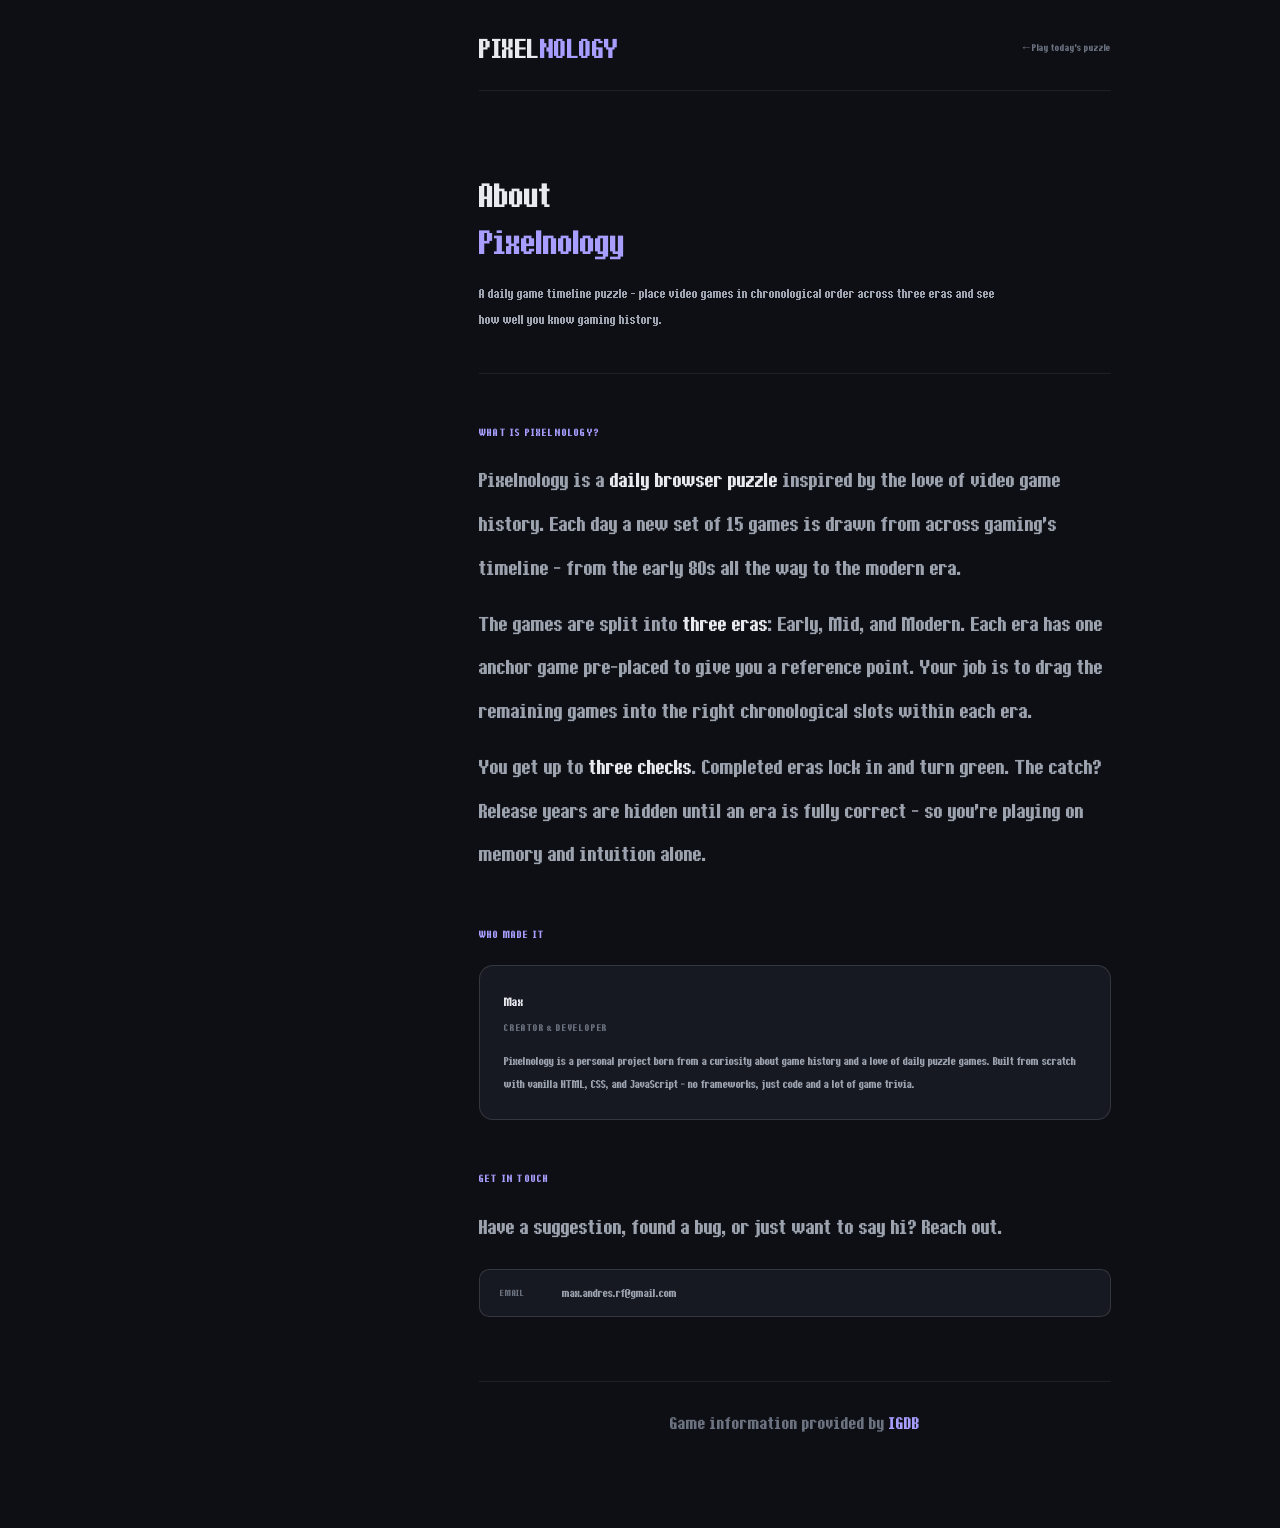
==== about.html @ 3cb60c55 "Changed font" ====
<!DOCTYPE html>
<html lang="en">
<head>
<meta charset="UTF-8">
<meta name="viewport" content="width=device-width, initial-scale=1.0">
<title>About — Pixelnology</title>
<link rel="stylesheet" href="styles.css">
<style>
  .about-page {
    max-width: 680px;
    margin: 0 auto;
    padding: 0 1.5rem 4rem;
  }
  .about-section {
    margin-bottom: 3rem;
  }
  .about-section h2 {
    font-family: var(--mono);
    font-size: 13px;
    font-weight: 700;
    letter-spacing: 1.2px;
    text-transform: uppercase;
    color: var(--accent-light);
    margin-bottom: 1rem;
  }
  .about-section p {
    color: var(--text-dim);
    line-height: 1.75;
    margin-bottom: 0.75rem;
  }
  .about-section p:last-child {
    margin-bottom: 0;
  }
  .about-section strong {
    color: var(--text);
    font-weight: 600;
  }
  .about-hero {
    padding: 3rem 0 2.5rem;
    border-bottom: 1px solid var(--border);
    margin-bottom: 3rem;
  }
  .about-hero-title {
    font-family: var(--mono);
    font-size: clamp(28px, 5vw, 42px);
    font-weight: 700;
    color: var(--text);
    letter-spacing: -1px;
    line-height: 1.1;
    margin-bottom: 1rem;
  }
  .about-hero-title span {
    color: var(--accent-light);
  }
  .about-hero-sub {
    color: var(--text-dim);
    font-size: 16px;
    line-height: 1.65;
    max-width: 520px;
  }
  .about-card {
    background: var(--surface);
    border: 1px solid var(--border-md);
    border-radius: var(--radius-lg);
    padding: 1.5rem;
    margin-top: 1.25rem;
  }
  .about-card-name {
    font-family: var(--mono);
    font-size: 15px;
    font-weight: 700;
    color: var(--text);
    margin-bottom: 0.25rem;
  }
  .about-card-role {
    font-size: 12px;
    color: var(--text-muted);
    text-transform: uppercase;
    letter-spacing: 0.8px;
    font-family: var(--mono);
    margin-bottom: 0.75rem;
  }
  .about-card p {
    color: var(--text-dim);
    font-size: 14px;
    line-height: 1.65;
    margin-bottom: 0;
  }
  .contact-links {
    display: flex;
    flex-direction: column;
    gap: 10px;
    margin-top: 1.25rem;
  }
  .contact-link {
    display: inline-flex;
    align-items: center;
    gap: 10px;
    background: var(--surface);
    border: 1px solid var(--border-md);
    border-radius: var(--radius);
    padding: 0.75rem 1.25rem;
    color: var(--text-dim);
    text-decoration: none;
    font-size: 14px;
    transition: border-color 0.15s, color 0.15s, background 0.15s;
  }
  .contact-link:hover {
    border-color: var(--accent);
    color: var(--accent-light);
    background: var(--accent-bg);
  }
  .contact-link-label {
    font-family: var(--mono);
    font-size: 11px;
    color: var(--text-muted);
    text-transform: uppercase;
    letter-spacing: 0.8px;
    min-width: 52px;
  }
  .back-link {
    display: inline-flex;
    align-items: center;
    gap: 6px;
    font-family: var(--mono);
    font-size: 12px;
    color: var(--text-muted);
    text-decoration: none;
    padding: 0.5rem 0;
    transition: color 0.15s;
  }
  .back-link:hover { color: var(--accent-light); }
</style>
</head>
<body>
<div class="about-page">

  <!-- HEADER -->
  <header class="site-header">
    <a href="index.html" class="logo" style="text-decoration:none;">PIXEL<span>NOLOGY</span></a>
    <div class="header-meta">
      <a href="index.html" class="back-link">← Play today's puzzle</a>
    </div>
  </header>

  <!-- HERO -->
  <div class="about-hero">
    <div class="about-hero-title">About<br><span>Pixelnology</span></div>
    <p class="about-hero-sub">A daily game timeline puzzle — place video games in chronological order across three eras and see how well you know gaming history.</p>
  </div>

  <!-- WHAT IS IT -->
  <div class="about-section">
    <h2>What is Pixelnology?</h2>
    <p>
      Pixelnology is a <strong>daily browser puzzle</strong> inspired by the love of video game history.
      Each day a new set of 15 games is drawn from across gaming's timeline — from the early 80s
      all the way to the modern era.
    </p>
    <p>
      The games are split into <strong>three eras</strong>: Early, Mid, and Modern. Each era has
      one anchor game pre-placed to give you a reference point. Your job is to drag the remaining
      games into the right chronological slots within each era.
    </p>
    <p>
      You get up to <strong>three checks</strong>. Completed eras lock in and turn green. The catch?
      Release years are hidden until an era is fully correct — so you're playing on memory and intuition alone.
    </p>
  </div>

  <!-- WHO MADE IT -->
  <div class="about-section">
    <h2>Who made it</h2>
    <div class="about-card">
      <div class="about-card-name">Max</div>
      <div class="about-card-role">Creator &amp; Developer</div>
      <p>
        Pixelnology is a personal project born from a curiosity about game history and a love of daily puzzle games.
        Built from scratch with vanilla HTML, CSS, and JavaScript — no frameworks, just code and a lot of game trivia.
      </p>
    </div>
  </div>

  <!-- CONTACT -->
  <div class="about-section">
    <h2>Get in touch</h2>
    <p>Have a suggestion, found a bug, or just want to say hi? Reach out.</p>
    <div class="contact-links">
      <a href="mailto:max.andres.rf@gmail.com" class="contact-link">
        <span class="contact-link-label">Email</span>
        max.andres.rf@gmail.com
      </a>
    </div>
  </div>

  <!-- FOOTER -->
  <footer class="site-footer">
    <img src="https://www.igdb.com/assets/logos/igdb_logo.png" alt="IGDB logo" onerror="this.style.display='none'">
    <p>Game information provided by <a href="https://www.igdb.com" target="_blank" rel="noopener">IGDB</a></p>
  </footer>

</div>
</body>
</html>
---- styles.css ----
/* ── ITHACA FONT ── */
@font-face {
  font-family: 'Ithaca';
  src: url('fonts/Ithaca-LVB75.ttf') format('truetype');
  font-weight: 400 700;
  font-style: normal;
  font-display: swap;
}

  :root {
    --bg: #0d0f14;
    --surface: #161921;
    --surface2: #1e2230;
    --surface3: #252b3b;
    --border: rgba(255,255,255,0.07);
    --border-md: rgba(255,255,255,0.13);
    --border-hi: rgba(255,255,255,0.22);
    --text: #e8eaf0;
    --text-muted: #6b7280;
    --text-dim: #9ca3af;
    --accent: #7c6af7;
    --accent-light: #a89eff;
    --accent-bg: rgba(124,106,247,0.12);
    --green: #22c77a;
    --green-bg: rgba(34,199,122,0.1);
    --red: #f0566b;
    --red-bg: rgba(240,86,107,0.1);
    --amber: #f5a623;
    --amber-bg: rgba(245,166,35,0.1);
    --mono: 'Ithaca', monospace;
    --sans: 'Ithaca', sans-serif;
    --radius: 10px;
    --radius-lg: 14px;
  }
  * { box-sizing: border-box; margin: 0; padding: 0; }
  html { scroll-behavior: smooth; }
  body {
    background: var(--bg);
    color: var(--text);
    font-family: var(--sans);
    min-height: 100vh;
    font-size: 25px;
    line-height: 1.6;
  }

  /* ── LAYOUT ── */
  .page { max-width: none; margin: 0; padding: 0 1.5rem 0; }

  /* ── FOOTER ── */
  .site-footer {
    margin-top: 4rem;
    border-top: 1px solid var(--border);
    padding: 1.5rem 1rem;
    display: flex;
    align-items: center;
    justify-content: center;
    gap: 0.75rem;
    flex-wrap: wrap;
  }
  .site-footer img {
    height: 20px;
    opacity: 0.7;
    vertical-align: middle;
  }
  .site-footer p {
    font-size: 21px;
    color: var(--text-muted);
    text-align: center;
  }
  .site-footer a {
    color: var(--accent-light);
    text-decoration: none;
  }
  .site-footer a:hover { text-decoration: underline; }

  /* ── HEADER ── */
  .site-header {
    display: flex; align-items: center; justify-content: space-between;
    padding: 1.25rem 0 1rem;
    border-bottom: 1px solid var(--border);
    margin-bottom: 2rem;
  }
  .logo {
    font-family: var(--mono);
    font-size: 34px;
    font-weight: 700;
    color: var(--text);
    letter-spacing: -0.5px;
  }
  .logo span { color: var(--accent-light); }
  .header-meta { display: flex; gap: 8px; align-items: center; }
  .pill {
    font-size: 18px;
    font-family: var(--mono);
    padding: 3px 9px;
    border-radius: 20px;
    border: 1px solid var(--border-md);
    color: var(--text-muted);
    background: var(--surface);
  }
  .pill.accent { color: var(--accent-light); border-color: var(--accent); background: var(--accent-bg); }

  /* ── HOW TO PLAY ── */
  .how-bar {
    background: var(--surface);
    border: 1px solid var(--border);
    border-radius: var(--radius);
    padding: 10px 14px;
    font-size: 21px;
    color: var(--text-muted);
    margin-bottom: 1.5rem;
    display: flex;
    align-items: center;
    gap: 8px;
    cursor: pointer;
    user-select: none;
  }
  .how-bar:hover { border-color: var(--border-md); }
  .how-bar .how-icon { font-size: 25px; }

  /* Modal overlay */
  .how-overlay {
    position: fixed;
    inset: 0;
    z-index: 3000;
    background: rgba(0,0,0,0.6);
    backdrop-filter: blur(4px);
    display: flex;
    align-items: center;
    justify-content: center;
    padding: 1rem;
    opacity: 0;
    pointer-events: none;
    transition: opacity 0.2s ease;
  }
  .how-overlay.open {
    opacity: 1;
    pointer-events: auto;
  }
  .how-modal {
    background: var(--surface);
    border: 1px solid var(--border-md);
    border-radius: var(--radius-lg);
    padding: 1.5rem 1.75rem;
    max-width: 480px;
    width: 100%;
    transform: translateY(12px) scale(0.97);
    transition: transform 0.22s ease;
    position: relative;
  }
  .how-overlay.open .how-modal {
    transform: translateY(0) scale(1);
  }
  .how-modal-header {
    display: flex;
    align-items: center;
    justify-content: space-between;
    margin-bottom: 1rem;
  }
  .how-modal-title {
    font-family: var(--mono);
    font-size: 23px;
    font-weight: 700;
    color: var(--text);
    letter-spacing: 0.4px;
  }
  .how-close {
    background: none;
    border: none;
    color: var(--text-muted);
    cursor: pointer;
    font-size: 31px;
    line-height: 1;
    padding: 2px 6px;
    border-radius: 4px;
    transition: color 0.1s, background 0.1s;
  }
  .how-close:hover { color: var(--text); background: var(--surface2); }
  .how-modal ol {
    padding-left: 1.2rem;
    font-size: 23px;
    color: var(--text-dim);
    line-height: 1.8;
  }
  .how-modal li { margin-bottom: 6px; }
  .how-modal strong { color: var(--text); }

  /* ── STATS ROW ── */
  .stats-row {
    display: grid;
    grid-template-columns: repeat(3, 1fr);
    gap: 10px;
    margin-bottom: 1.75rem;
  }
  .stat-card {
    background: var(--surface);
    border: 1px solid var(--border);
    border-radius: var(--radius);
    padding: 12px 14px;
    text-align: center;
  }
  .stat-val { font-family: var(--mono); font-size: 38px; font-weight: 700; color: var(--text); }
  .stat-lbl { font-size: 18px; color: var(--text-muted); margin-top: 2px; text-transform: uppercase; letter-spacing: 0.6px; }

  /* ── GAME POOL ── */
  .section-label {
    font-size: 18px;
    text-transform: uppercase;
    letter-spacing: 0.8px;
    color: var(--text-muted);
    margin-bottom: 10px;
    font-family: var(--mono);
  }
  /* pool-area replaced by bottom dock */
  /* pool-card and pc-cover defined in BOTTOM DOCK section below */
  .pc-cover img { width: 100%; height: 100%; object-fit: cover; display: block; }
  .pc-cover-icon { font-size: 45px; opacity: 0.25; }
  .pc-body { padding: 5px 7px 7px; }
  .pool-card .pc-title {
    font-size: 18px;
    font-weight: 500;
    color: var(--text);
    line-height: 1.3;
    display: -webkit-box;
    -webkit-line-clamp: 2;
    -webkit-box-orient: vertical;
    overflow: hidden;
    min-height: 28px;
  }
  .pool-card .pc-check {
    position: absolute;
    top: 5px; right: 5px;
    font-size: 18px;
    color: var(--green);
    background: rgba(0,0,0,0.65);
    border-radius: 50%;
    width: 18px; height: 18px;
    display: none;
    align-items: center;
    justify-content: center;
    z-index: 3;
  }
  .pool-card.placed .pc-check { display: flex; }

  /* Timeline thumbnail */
  .tl-thumb {
    width: 40px;   /* was 36px */
    height: 53px;  /* was 36px — matches 3:4 ratio */
    border-radius: 5px;
    overflow: hidden;
    flex-shrink: 0;
    background: var(--surface3);
    display: flex;
    align-items: center;
    justify-content: center;
    margin-right: 8px;
  }
  .tl-thumb img { width: 100%; height: 100%; object-fit: cover; display: block; }
  .tl-thumb-icon { font-size: 28px; opacity: 0.25; }

  /* ── TIMELINE SECTIONS ── */
  .tl-section-header {
    display: flex;
    align-items: center;
    justify-content: space-between;
    padding: 8px 12px;
    margin-bottom: 4px;
    border-radius: var(--radius) var(--radius) 0 0;
    background: var(--surface2);
    border: 1px solid var(--border);
    border-bottom: none;
  }
  .tl-section-header.complete {
    background: rgba(34,199,122,0.12);
    border-color: var(--green);
  }
  .tl-section-label {
    font-size: 18px;
    font-family: var(--mono);
    text-transform: uppercase;
    letter-spacing: 0.7px;
    color: var(--text-muted);
    font-weight: 700;
  }
  .tl-section-header.complete .tl-section-label {
    color: var(--green);
  }
  .tl-section-badge {
    font-size: 18px;
    font-family: var(--mono);
    color: var(--green);
    background: var(--green-bg);
    border: 1px solid var(--green);
    border-radius: 20px;
    padding: 2px 10px;
  }
  .tl-section-progress {
    font-size: 18px;
    font-family: var(--mono);
    color: var(--text-muted);
  }
  .tl-section-status {
    font-size: 18px;
    font-family: var(--mono);
    border-radius: 20px;
    padding: 2px 10px;
  }
  .tl-section-status.wrong {
    color: var(--red);
    background: var(--red-bg);
    border: 1px solid var(--red);
  }
  .tl-section-status.perfect {
    color: var(--green);
    background: var(--green-bg);
    border: 1px solid var(--green);
  }
  .tl-section-status.incomplete {
    color: var(--text-muted);
    background: var(--surface2);
    border: 1px solid var(--border);
  }
  .tl-section-wrap {
    background: var(--surface);
    border: 1px solid var(--border);
    border-radius: 0 0 var(--radius-lg) var(--radius-lg);
    padding: 0.5rem 1rem 0.75rem;
    margin-bottom: 1.5rem;
    position: relative;
  }
  .tl-section-wrap.complete {
    border-color: var(--green);
    background: rgba(34,199,122,0.04);
  }

  /* ── TIMELINE ── */
  .timeline-area {
    background: var(--surface);
    border: 1px solid var(--border);
    border-radius: var(--radius-lg);
    padding: 1rem 1rem 1.25rem;
    margin-bottom: 1.5rem;
  }
  .timeline-track { position: relative; }
  .tl-spine {
    position: absolute;
    left: 50px;
    top: 0; bottom: 0;
    width: 2px;
    background: var(--surface3);
    border-radius: 2px;
  }
  .tl-items { display: flex; flex-direction: column; gap: 0; position: relative; }

  /* Slot between items */
  .tl-gap {
    display: flex;
    align-items: center;
    height: 44px;
    position: relative;
  }
  .tl-gap-line {
    position: absolute;
    left: 50px;
    width: 2px;
    height: 100%;
    background: var(--surface3);
  }
  .tl-drop-zone {
    margin-left: 66px;
    flex: 1;
    height: 36px;
    border-radius: 8px;
    transition: height 0.12s, background 0.12s, border-color 0.12s, box-shadow 0.12s;
    border: 2px dashed var(--border-md);
    background: var(--surface2);
    box-sizing: border-box;
    display: flex;
    align-items: center;
    justify-content: center;
  }
  .tl-drop-zone::after {
    content: '+ drop here';
    font-size: 17px;
    font-family: var(--mono);
    color: var(--text-muted);
    letter-spacing: 0.5px;
    pointer-events: none;
    opacity: 0.6;
  }
  .tl-drop-zone.drag-over {
    height: 52px;
    border-color: var(--accent);
    background: var(--accent-bg);
    box-shadow: 0 0 0 3px rgba(99,102,241,0.15);
  }
  .tl-drop-zone.drag-over::after {
    color: var(--accent-light);
    opacity: 1;
  }

  .tl-section-wrap.complete .tl-drop-zone { display: none; }
  .tl-section-wrap.complete .tl-gap { height: 8px; }

  /* Placed item row */
  .tl-item {
    display: flex;
    align-items: center;
    gap: 0;
    position: relative;
  }
  .tl-year-col {
    width: 50px;
    text-align: right;
    padding-right: 12px;
    font-family: var(--mono);
    font-size: 18px;
    color: var(--text-muted);
    flex-shrink: 0;
    position: relative;
    z-index: 2;
  }
  .tl-dot {
    width: 10px; height: 10px;
    border-radius: 50%;
    background: var(--surface3);
    border: 2px solid var(--border-md);
    flex-shrink: 0;
    position: relative;
    z-index: 2;
    margin-right: 8px;
  }
  .tl-dot.anchor { background: var(--accent); border-color: var(--accent-light); }
  .tl-dot.correct { background: var(--green); border-color: var(--green); }
  .tl-dot.wrong { background: var(--red); border-color: var(--red); }

  .tl-card {
    flex: 1;
    background: var(--surface2);
    border: 1px solid var(--border);
    border-radius: 8px;
    padding: 9px 12px;
    display: flex;
    align-items: center;
    justify-content: space-between;
    gap: 8px;
    min-width: 0;
    transition: border-color 0.15s;
    cursor: default;
  }
  .tl-card.removable { cursor: grab; }
  .tl-card.removable:active { cursor: grabbing; }
  .tl-card.removable:hover { border-color: var(--border-hi); }
  .tl-card.dragging { opacity: 0.35; }
  .tl-card.correct { border-color: var(--green); background: var(--green-bg); }
  .tl-card.wrong { border-color: var(--red); background: var(--red-bg); }
  .tl-card.anchor-card { border-color: var(--accent); background: var(--accent-bg); }
  .tl-card-left { min-width: 0; }
  .tl-card-title { font-size: 23px; font-weight: 500; color: var(--text); white-space: nowrap; overflow: hidden; text-overflow: ellipsis; }
  .tl-card-platform { font-size: 18px; color: var(--text-muted); }
  .tl-card-right { flex-shrink: 0; display: flex; align-items: center; gap: 8px; }
  .tl-card-year { font-family: var(--mono); font-size: 21px; }
  .tl-card-year.hidden { visibility: hidden; }
  .tl-card-year.green { color: var(--green); }
  .tl-card-year.red { color: var(--red); }
  .tl-card-year.amber { color: var(--amber); }
  .remove-btn {
    background: none;
    border: none;
    color: var(--text-muted);
    cursor: pointer;
    font-size: 25px;
    line-height: 1;
    padding: 2px 4px;
    border-radius: 4px;
    transition: color 0.1s, background 0.1s;
  }
  .remove-btn:hover { color: var(--red); background: var(--red-bg); }
  .tl-status-icon { font-size: 25px; }

  /* ── EMPTY SLOT PLACEHOLDER ── */
  .tl-empty {
    display: flex;
    align-items: center;
    gap: 0;
    opacity: 0.4;
  }

  /* ── ACTIONS ── */
  .actions-row {
    display: flex;
    gap: 10px;
    margin-bottom: 1.75rem;
    flex-wrap: wrap;
  }

  /* ── TIMELINE LAYOUT ── */
  .timeline-layout {
    margin-bottom: 1.75rem;
  }
  .timeline-area {
    margin-bottom: 1rem;
  }
  .timeline-actions-panel {
    display: flex;
    gap: 10px;
    flex-wrap: wrap;
  }
  .timeline-actions-panel .btn {
    flex: 1;
    text-align: center;
  }
  .btn {
    font-family: var(--sans);
    font-size: 24px;
    font-weight: 500;
    padding: 10px 20px;
    border-radius: var(--radius);
    border: 1px solid var(--border-md);
    cursor: pointer;
    transition: all 0.12s;
    background: var(--surface2);
    color: var(--text);
  }
  .btn:hover { background: var(--surface3); border-color: var(--border-hi); }
  .btn:active { transform: scale(0.97); }
  .btn-primary {
    background: var(--accent);
    border-color: var(--accent);
    color: #fff;
  }
  .btn-primary:hover { background: var(--accent-light); border-color: var(--accent-light); color: #0d0f14; }
  .btn-primary:disabled { opacity: 0.4; cursor: not-allowed; transform: none; }
  .btn-sm { font-size: 21px; padding: 6px 14px; }
  .btn-ghost { background: transparent; }

  /* ── TOAST POPUP ── */
  .msg-box {
    position: fixed;
    top: 24px;
    left: 50%;
    transform: translateX(-50%) translateY(-12px);
    z-index: 2000;
    border-radius: var(--radius);
    padding: 12px 20px;
    font-size: 23px;
    line-height: 1.6;
    white-space: nowrap;
    box-shadow: 0 8px 32px rgba(0,0,0,0.5);
    pointer-events: none;
    opacity: 0;
    transition: opacity 0.22s ease, transform 0.22s ease;
    max-width: calc(100vw - 2rem);
    white-space: normal;
    text-align: center;
  }
  .msg-box.show {
    opacity: 1;
    transform: translateX(-50%) translateY(0);
    pointer-events: auto;
  }
  .msg-box.success { background: var(--green-bg); border: 1px solid var(--green); color: var(--green); }
  .msg-box.error { background: var(--red-bg); border: 1px solid var(--red); color: var(--red); }
  .msg-box.info { background: var(--accent-bg); border: 1px solid var(--accent); color: var(--accent-light); }
  .msg-box.warning { background: var(--amber-bg); border: 1px solid var(--amber); color: var(--amber); }
  .msg-box strong { font-weight: 600; }

  /* ── END SCREEN ── */
  #end-screen { display: none; }
  .end-card {
    background: var(--surface);
    border: 1px solid var(--border-md);
    border-radius: var(--radius-lg);
    padding: 2rem;
    text-align: center;
  }
  .end-emoji { font-size: 83px; margin-bottom: 12px; }
  .end-score { font-family: var(--mono); font-size: 90px; font-weight: 700; color: var(--text); }
  .end-score-sub { font-size: 24px; color: var(--text-muted); margin-bottom: 1.5rem; }
  .end-breakdown {
    background: var(--surface2);
    border-radius: var(--radius);
    padding: 1rem;
    margin-bottom: 1.5rem;
    text-align: left;
  }
  .end-row {
    display: flex;
    justify-content: space-between;
    align-items: center;
    font-size: 23px;
    padding: 5px 0;
    border-bottom: 1px solid var(--border);
  }
  .end-row:last-child { border-bottom: none; }
  .end-row .er-title { color: var(--text-dim); }
  .end-row .er-year { font-family: var(--mono); font-size: 21px; }
  .end-row .er-status { font-size: 23px; }
  .share-row { display: flex; gap: 10px; justify-content: center; flex-wrap: wrap; }
  .copy-confirm { font-size: 21px; color: var(--green); margin-top: 8px; min-height: 18px; }

  /* ── PROGRESS BAR ── */
  .progress-bar-wrap {
    background: var(--surface3);
    border-radius: 20px;
    height: 4px;
    margin-bottom: 1.5rem;
    overflow: hidden;
  }
  .progress-bar-fill {
    height: 100%;
    background: var(--accent);
    border-radius: 20px;
    transition: width 0.3s ease;
  }

  /* ── DRAG FEEDBACK ── */
  .dragging { opacity: 0.5; }
  .drag-over .tl-insert-btn { border-color: var(--accent); color: var(--accent-light); background: var(--accent-bg); }

  /* ── BOTTOM DOCK ── */
  body {
    padding-bottom: 240px; /* reserve space so content isn't hidden behind dock */
  }
  .bottom-dock {
    position: fixed;
    bottom: 0;
    left: 0;
    right: 0;
    z-index: 1000;
    background: rgba(22, 25, 33, 0.96);
    border-top: 1px solid var(--border-md);
    backdrop-filter: blur(12px);
    -webkit-backdrop-filter: blur(12px);
    box-shadow: 0 -4px 32px rgba(0,0,0,0.45);
    padding: 10px 0 12px;
  }
  .dock-inner {
    max-width: 860px;
    margin: 0 auto;
    padding: 0 1rem;
  }
  .dock-header {
    display: flex;
    align-items: center;
    justify-content: space-between;
    margin-bottom: 8px;
  }
  .dock-label {
    font-size: 17px;
    text-transform: uppercase;
    letter-spacing: 0.8px;
    color: var(--text-muted);
    font-family: var(--mono);
  }
  .dock-count {
    font-size: 17px;
    font-family: var(--mono);
    color: var(--accent-light);
    background: var(--accent-bg);
    border: 1px solid var(--accent);
    border-radius: 20px;
    padding: 2px 8px;
  }
  .dock-scroll-wrap {
    position: relative;
    display: flex;
    align-items: center;
    gap: 6px;
  }
  .dock-arrow {
    flex-shrink: 0;
    width: 36px;
    height: 36px;
    border-radius: 50%;
    background: var(--surface2);
    border: 1px solid var(--border-md);
    color: var(--text-muted);
    font-size: 28px;
    display: flex;
    align-items: center;
    justify-content: center;
    cursor: pointer;
    user-select: none;
    transition: background 0.15s, color 0.15s, opacity 0.15s;
    -webkit-tap-highlight-color: transparent;
    touch-action: manipulation;
    z-index: 2;
  }
  .dock-arrow:active { background: var(--accent-bg); color: var(--accent-light); }
  .dock-arrow.hidden { opacity: 0; pointer-events: none; }
  .dock-scroll {
    flex: 1;
    display: flex;
    gap: 8px;
    overflow-x: auto;
    overflow-y: hidden;
    padding-bottom: 10px;
    -webkit-overflow-scrolling: touch;
    scroll-behavior: smooth;
    scrollbar-width: thin;
    scrollbar-color: var(--accent) var(--surface2);
  }
  .dock-scroll::-webkit-scrollbar { height: 6px; }
  .dock-scroll::-webkit-scrollbar-track { background: var(--surface2); border-radius: 999px; }
  .dock-scroll::-webkit-scrollbar-thumb { background: var(--accent); border-radius: 999px; }
  .dock-scroll::-webkit-scrollbar-button { display: none; }

  /* Pool cards in dock — slightly smaller than original */
  .pool-card {
    background: var(--surface2);
    border: 1px solid var(--border-md);
    border-radius: 10px;
    cursor: grab;
    transition: border-color 0.12s, transform 0.15s;
    user-select: none;
    position: relative;
    overflow: hidden;
    width: 88px;
    flex-shrink: 0;
  }
  .pool-card:active { cursor: grabbing; }
  .pool-card:hover { border-color: var(--border-hi); transform: translateY(-2px); }
  .pool-card.placed { opacity: 0.28; cursor: default; pointer-events: none; }
  .pool-card.dragging { opacity: 0.35; cursor: grabbing; }
  .pc-cover {
    width: 100%;
    height: 110px;
    background: var(--surface3);
    overflow: hidden;
    display: flex;
    align-items: center;
    justify-content: center;
  }

  /* ── MOBILE ── */
  @media (max-width: 560px) {
    .stats-row { grid-template-columns: repeat(3, 1fr); gap: 6px; }
    .stat-val { font-size: 31px; }
    .site-header { flex-wrap: wrap; gap: 8px; }
    .actions-row { flex-direction: column; }
    .btn { width: 100%; text-align: center; }
    .end-card { padding: 1.25rem; }
    body { padding-bottom: 200px; }
    .pool-card { width: 76px; }
    .pc-cover { height: 95px; }
  }

  /* ── DESKTOP LEFT SIDEBAR DOCK ── */
  @media (min-width: 561px) {
    body { padding-bottom: 0; padding-left: 310px; }
    .bottom-dock {
      top: 0;
      right: auto;
      width: 310px;
      border-top: none;
      border-right: 1px solid var(--border-md);
      box-shadow: 4px 0 24px rgba(0,0,0,0.4);
      padding: 14px 0;
      display: flex;
      flex-direction: column;
    }
    .dock-inner {
      max-width: none;
      margin: 0;
      padding: 0 16px;
      display: flex;
      flex-direction: column;
      flex: 1;
      overflow: hidden;
    }
    .dock-header {
      flex-direction: column;
      align-items: flex-start;
      gap: 6px;
      margin-bottom: 10px;
    }
    .dock-label { white-space: normal; line-height: 1.3; }
    .dock-scroll-wrap {
      flex-direction: column;
      align-items: stretch;
      flex: 1;
      overflow: hidden;
      gap: 4px;
    }
    .dock-scroll {
      display: block;
      overflow-x: hidden;
      overflow-y: auto;
      padding-bottom: 0;
      flex: 1;
    }
    .dock-scroll::-webkit-scrollbar { width: 4px; height: auto; }
    #pool-grid { display: grid !important; grid-template-columns: 1fr 1fr; gap: 8px; }
    .pool-card { width: auto; }
    /* Cards bigger */
    .pc-cover { height: 170px; }
    .pc-body { padding: 7px 9px 9px; }
    /* Fonts 20% bigger */
    .dock-label { font-size: 21px; }
    .dock-count { font-size: 21px; }
    .pool-card .pc-title { font-size: 23px; min-height: 34px; }
    .pool-card .pc-check { font-size: 23px; width: 21px; height: 21px; }
    .pc-cover-icon { font-size: 53px; }
    #dock-arrow-left { font-size: 0; }
    #dock-arrow-left::after { content: '↑'; font-size: 32px; }
    #dock-arrow-right { font-size: 0; }
    #dock-arrow-right::after { content: '↓'; font-size: 32px; }
    /* Timeline 80/20 split */
    .timeline-layout { display: flex; gap: 1.5rem; align-items: flex-start; }
    .timeline-area { flex: 4; min-width: 0; margin-bottom: 0; }
    .timeline-actions-panel {
      flex: 1;
      flex-direction: column;
      flex-wrap: nowrap;
      position: sticky;
      top: 1rem;
      gap: 12px;
    }
    .timeline-actions-panel .btn { width: 100%; flex: none; }
  }

  /* ── GAME INFO POPUP ── */
  .game-popup-overlay {
    display: none;
    position: fixed;
    inset: 0;
    background: rgba(0,0,0,0.7);
    z-index: 10000;
    align-items: center;
    justify-content: center;
    backdrop-filter: blur(4px);
    -webkit-backdrop-filter: blur(4px);
  }
  .game-popup-overlay.open { display: flex; }
  .game-popup {
    position: relative;
    background: var(--surface);
    border: 1px solid var(--border-md);
    border-radius: var(--radius-lg);
    overflow: hidden;
    width: 220px;
    box-shadow: 0 24px 64px rgba(0,0,0,0.6);
    animation: popup-in 0.18s ease;
  }
  @keyframes popup-in {
    from { opacity: 0; transform: scale(0.92); }
    to   { opacity: 1; transform: scale(1); }
  }
  .game-popup-close {
    position: absolute;
    top: 10px; right: 10px;
    width: 28px; height: 28px;
    border-radius: 50%;
    background: rgba(0,0,0,0.55);
    border: none;
    color: #fff;
    font-size: 23px;
    cursor: pointer;
    display: flex;
    align-items: center;
    justify-content: center;
    z-index: 2;
    transition: background 0.12s;
  }
  .game-popup-close:hover { background: rgba(255,255,255,0.15); }
  .game-popup-cover {
    width: 100%;
    height: 293px; /* 220px wide × 4/3 ratio ≈ portrait game cover */
    background: var(--surface3);
    display: flex;
    align-items: center;
    justify-content: center;
    font-size: 83px;
    opacity: 0.4;
  }
  .game-popup-cover img {
    width: 100%;
    height: 100%;
    object-fit: cover;
    display: block;
  }
  .game-popup-title {
    padding: 14px 16px 18px;
    font-size: 25px;
    font-weight: 600;
    color: var(--text);
    line-height: 1.4;
    text-align: center;
  }

  /* ── SCANLINE OVERLAY ── */
  body::after {
    content: '';
    position: fixed;
    inset: 0;
    background: repeating-
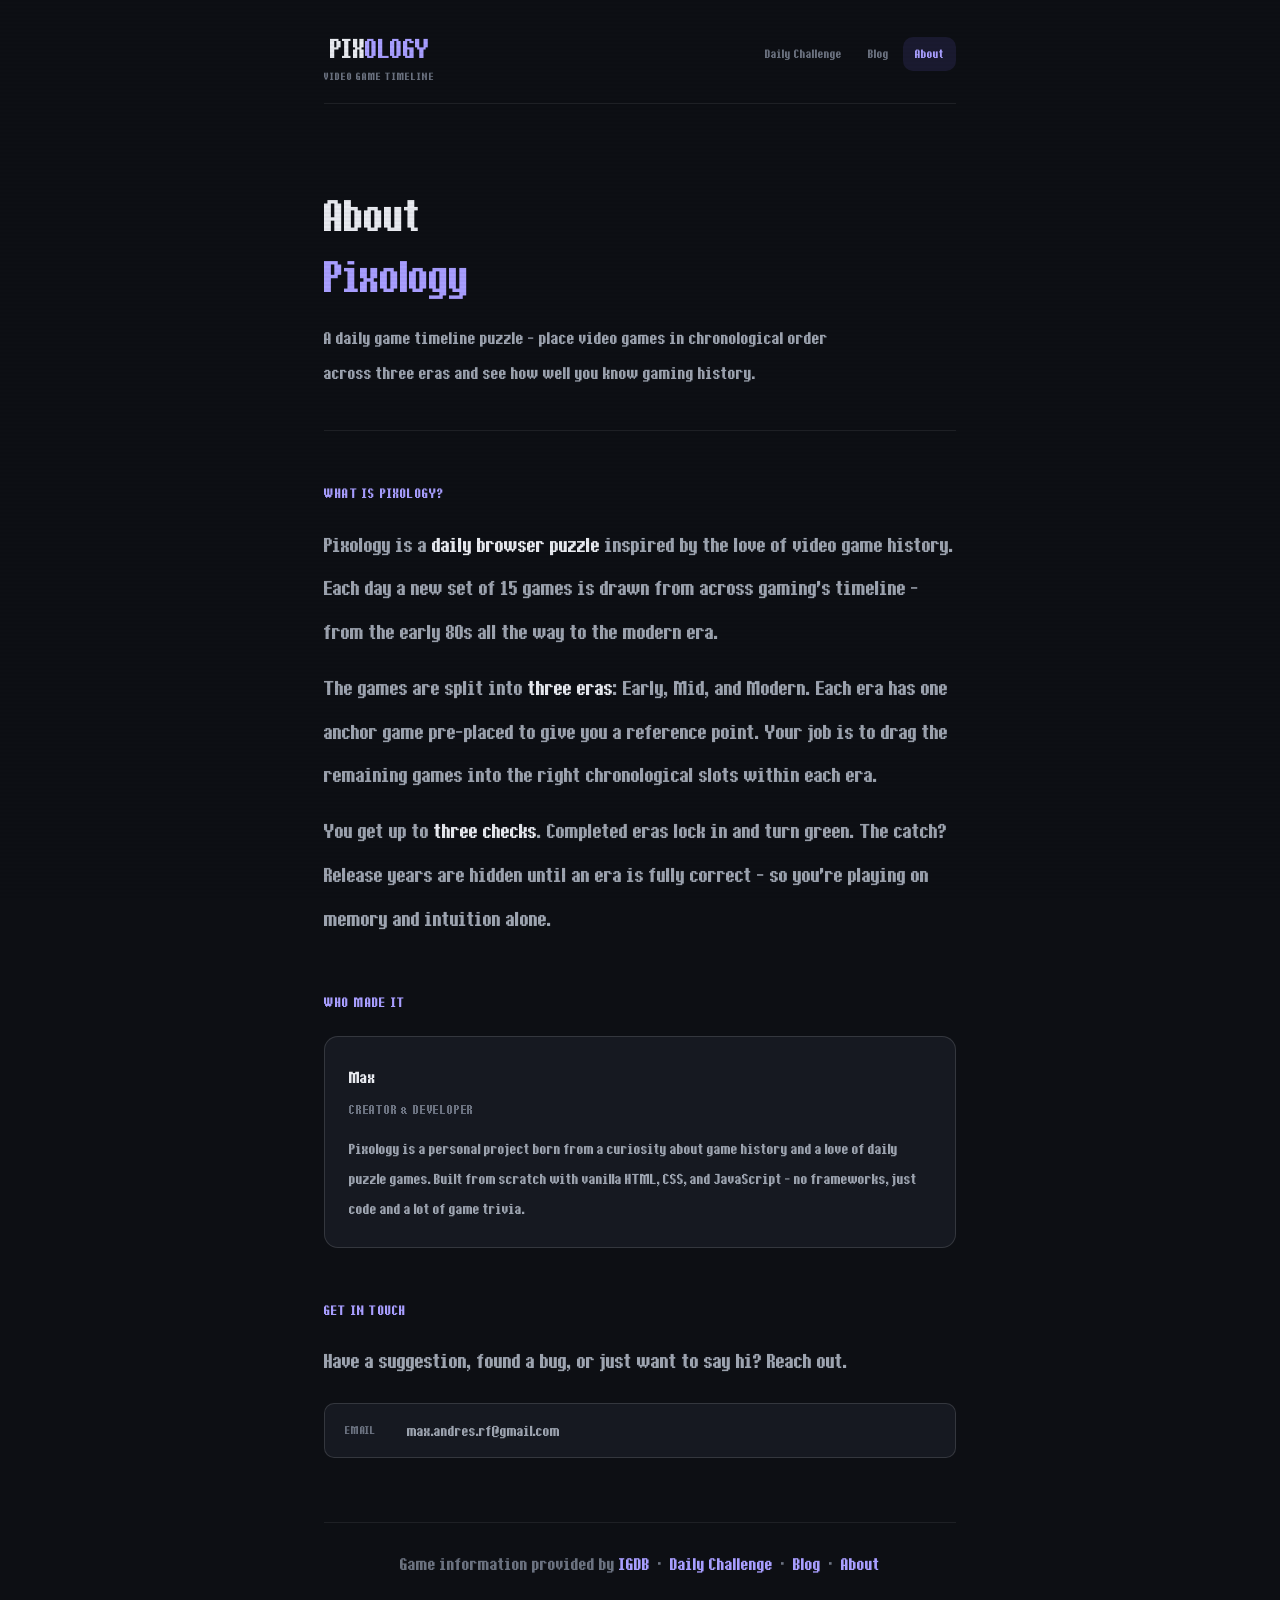
==== commit 67abeafe: "Added Blog site and changed daily challenge UI" ====
--- a/about.html
+++ b/about.html
@@ -3,7 +3,7 @@
 <head>
 <meta charset="UTF-8">
 <meta name="viewport" content="width=device-width, initial-scale=1.0">
-<title>About — Pixelnology</title>
+<title>About — Pixology</title>
 <link rel="stylesheet" href="styles.css">
 <style>
   .about-page {
@@ -16,7 +16,7 @@
   }
   .about-section h2 {
     font-family: var(--mono);
-    font-size: 13px;
+    font-size: 17px;
     font-weight: 700;
     letter-spacing: 1.2px;
     text-transform: uppercase;
@@ -42,7 +42,7 @@
   }
   .about-hero-title {
     font-family: var(--mono);
-    font-size: clamp(28px, 5vw, 42px);
+    font-size: clamp(36px, 6.5vw, 55px);
     font-weight: 700;
     color: var(--text);
     letter-spacing: -1px;
@@ -54,7 +54,7 @@
   }
   .about-hero-sub {
     color: var(--text-dim);
-    font-size: 16px;
+    font-size: 21px;
     line-height: 1.65;
     max-width: 520px;
   }
@@ -67,13 +67,13 @@
   }
   .about-card-name {
     font-family: var(--mono);
-    font-size: 15px;
+    font-size: 20px;
     font-weight: 700;
     color: var(--text);
     margin-bottom: 0.25rem;
   }
   .about-card-role {
-    font-size: 12px;
+    font-size: 16px;
     color: var(--text-muted);
     text-transform: uppercase;
     letter-spacing: 0.8px;
@@ -82,7 +82,7 @@
   }
   .about-card p {
     color: var(--text-dim);
-    font-size: 14px;
+    font-size: 18px;
     line-height: 1.65;
     margin-bottom: 0;
   }
@@ -102,7 +102,7 @@
     padding: 0.75rem 1.25rem;
     color: var(--text-dim);
     text-decoration: none;
-    font-size: 14px;
+    font-size: 18px;
     transition: border-color 0.15s, color 0.15s, background 0.15s;
   }
   .contact-link:hover {
@@ -112,7 +112,7 @@
   }
   .contact-link-label {
     font-family: var(--mono);
-    font-size: 11px;
+    font-size: 14px;
     color: var(--text-muted);
     text-transform: uppercase;
     letter-spacing: 0.8px;
@@ -123,7 +123,7 @@
     align-items: center;
     gap: 6px;
     font-family: var(--mono);
-    font-size: 12px;
+    font-size: 16px;
     color: var(--text-muted);
     text-decoration: none;
     padding: 0.5rem 0;
@@ -136,24 +136,20 @@
 <div class="about-page">
 
   <!-- HEADER -->
-  <header class="site-header">
-    <a href="index.html" class="logo" style="text-decoration:none;">PIXEL<span>NOLOGY</span></a>
-    <div class="header-meta">
-      <a href="index.html" class="back-link">← Play today's puzzle</a>
-    </div>
-  </header>
+  <div id="site-header"></div>
+  <script src="header.js"></script>
 
   <!-- HERO -->
   <div class="about-hero">
-    <div class="about-hero-title">About<br><span>Pixelnology</span></div>
+    <div class="about-hero-title">About<br><span>Pixology</span></div>
     <p class="about-hero-sub">A daily game timeline puzzle — place video games in chronological order across three eras and see how well you know gaming history.</p>
   </div>
 
   <!-- WHAT IS IT -->
   <div class="about-section">
-    <h2>What is Pixelnology?</h2>
+    <h2>What is Pixology?</h2>
     <p>
-      Pixelnology is a <strong>daily browser puzzle</strong> inspired by the love of video game history.
+      Pixology is a <strong>daily browser puzzle</strong> inspired by the love of video game history.
       Each day a new set of 15 games is drawn from across gaming's timeline — from the early 80s
       all the way to the modern era.
     </p>
@@ -175,7 +171,7 @@
       <div class="about-card-name">Max</div>
       <div class="about-card-role">Creator &amp; Developer</div>
       <p>
-        Pixelnology is a personal project born from a curiosity about game history and a love of daily puzzle games.
+        Pixology is a personal project born from a curiosity about game history and a love of daily puzzle games.
         Built from scratch with vanilla HTML, CSS, and JavaScript — no frameworks, just code and a lot of game trivia.
       </p>
     </div>
@@ -194,10 +190,8 @@
   </div>
 
   <!-- FOOTER -->
-  <footer class="site-footer">
-    <img src="https://www.igdb.com/assets/logos/igdb_logo.png" alt="IGDB logo" onerror="this.style.display='none'">
-    <p>Game information provided by <a href="https://www.igdb.com" target="_blank" rel="noopener">IGDB</a></p>
-  </footer>
+  <div id="site-footer"></div>
+  <script src="footer.js"></script>
 
 </div>
 </body>
--- a/styles.css
+++ b/styles.css
@@ -80,6 +80,45 @@
     border-bottom: 1px solid var(--border);
     margin-bottom: 2rem;
   }
+
+  /* ── SITE NAV ── */
+  .site-nav {
+    display: flex;
+    align-items: center;
+    gap: 2px;
+    flex-wrap: wrap;
+  }
+  .site-nav-link {
+    font-family: var(--mono);
+    font-size: 15px;
+    color: var(--text-muted);
+    text-decoration: none;
+    padding: 5px 12px;
+    border-radius: var(--radius);
+    transition: color 0.15s, background 0.15s;
+    white-space: nowrap;
+  }
+  .site-nav-link:hover { color: var(--text); background: var(--surface2); }
+  .site-nav-link.active { color: var(--accent-light); background: var(--accent-bg); }
+
+  /* ── SIDEBAR DATE ROW ── */
+  .dock-meta-row {
+    display: flex;
+    gap: 6px;
+    flex-wrap: wrap;
+    margin-bottom: 12px;
+  }
+  .dock-meta-row .pill { font-size: 14px; }
+  .logo-wrap { display: flex; flex-direction: column; gap: 0; align-items: center; }
+  .logo-sub {
+    font-family: var(--mono);
+    font-size: 13px;
+    color: var(--text-muted);
+    letter-spacing: 1px;
+    text-transform: uppercase;
+    text-align: center;
+    margin-top: -8px;
+  }
   .logo {
     font-family: var(--mono);
     font-size: 34px;
@@ -108,7 +147,7 @@
     padding: 10px 14px;
     font-size: 21px;
     color: var(--text-muted);
-    margin-bottom: 1.5rem;
+    margin-bottom: 0.75rem;
     display: flex;
     align-items: center;
     gap: 8px;
@@ -321,16 +360,12 @@
     border: 1px solid var(--border);
   }
   .tl-section-wrap {
-    background: var(--surface);
-    border: 1px solid var(--border);
-    border-radius: 0 0 var(--radius-lg) var(--radius-lg);
-    padding: 0.5rem 1rem 0.75rem;
-    margin-bottom: 1.5rem;
     position: relative;
   }
-  .tl-section-wrap.complete {
-    border-color: var(--green);
-    background: rgba(34,199,122,0.04);
+  .tl-section-divider {
+    height: 1px;
+    background: var(--border);
+    margin: 2px 0;
   }
 
   /* ── TIMELINE ── */
@@ -619,7 +654,7 @@
   .drag-over .tl-insert-btn { border-color: var(--accent); color: var(--accent-light); background: var(--accent-bg); }
 
   /* ── BOTTOM DOCK ── */
-  body {
+  body.has-sidebar {
     padding-bottom: 240px; /* reserve space so content isn't hidden behind dock */
   }
   .bottom-dock {
@@ -741,14 +776,52 @@
     .actions-row { flex-direction: column; }
     .btn { width: 100%; text-align: center; }
     .end-card { padding: 1.25rem; }
-    body { padding-bottom: 200px; }
+    body.has-sidebar { padding-bottom: 380px; }
+    body.has-sidebar .site-footer { margin-bottom: 300px; }
     .pool-card { width: 76px; }
     .pc-cover { height: 95px; }
+
+    /* ── MOBILE VERTICAL TIMELINE CARDS ── */
+    .tl-card {
+      flex-direction: column;
+      align-items: stretch;
+      padding: 0;
+      overflow: hidden;
+    }
+    .tl-card-left {
+      flex-direction: column !important;
+      align-items: stretch !important;
+      gap: 0 !important;
+      flex: 1 !important;
+    }
+    .tl-thumb {
+      width: 100%;
+      height: auto;
+      aspect-ratio: 3 / 4;
+      border-radius: 0;
+      margin-right: 0;
+      flex-shrink: 0;
+    }
+    .tl-thumb img {
+      object-fit: cover;
+    }
+    .tl-card-title {
+      white-space: normal;
+      padding: 3px 6px;
+      font-size: 17px;
+      line-height: 1.2;
+    }
+    .tl-card-year { display: none; }
+    .tl-card-right {
+      width: 100%;
+      padding: 0 6px 4px;
+      justify-content: space-between;
+    }
   }
 
   /* ── DESKTOP LEFT SIDEBAR DOCK ── */
   @media (min-width: 561px) {
-    body { padding-bottom: 0; padding-left: 310px; }
+    body.has-sidebar { padding-bottom: 0; padding-left: 310px; }
     .bottom-dock {
       top: 0;
       right: auto;
@@ -894,4 +967,13 @@
     content: '';
     position: fixed;
     inset: 0;
-    background: repeating-+    pointer-events: none;
+    z-index: 9999;
+    background: repeating-linear-gradient(
+      0deg,
+      transparent,
+      transparent 2px,
+      rgba(0, 0, 0, 0.03) 2px,
+      rgba(0, 0, 0, 0.03) 4px
+    );
+  }
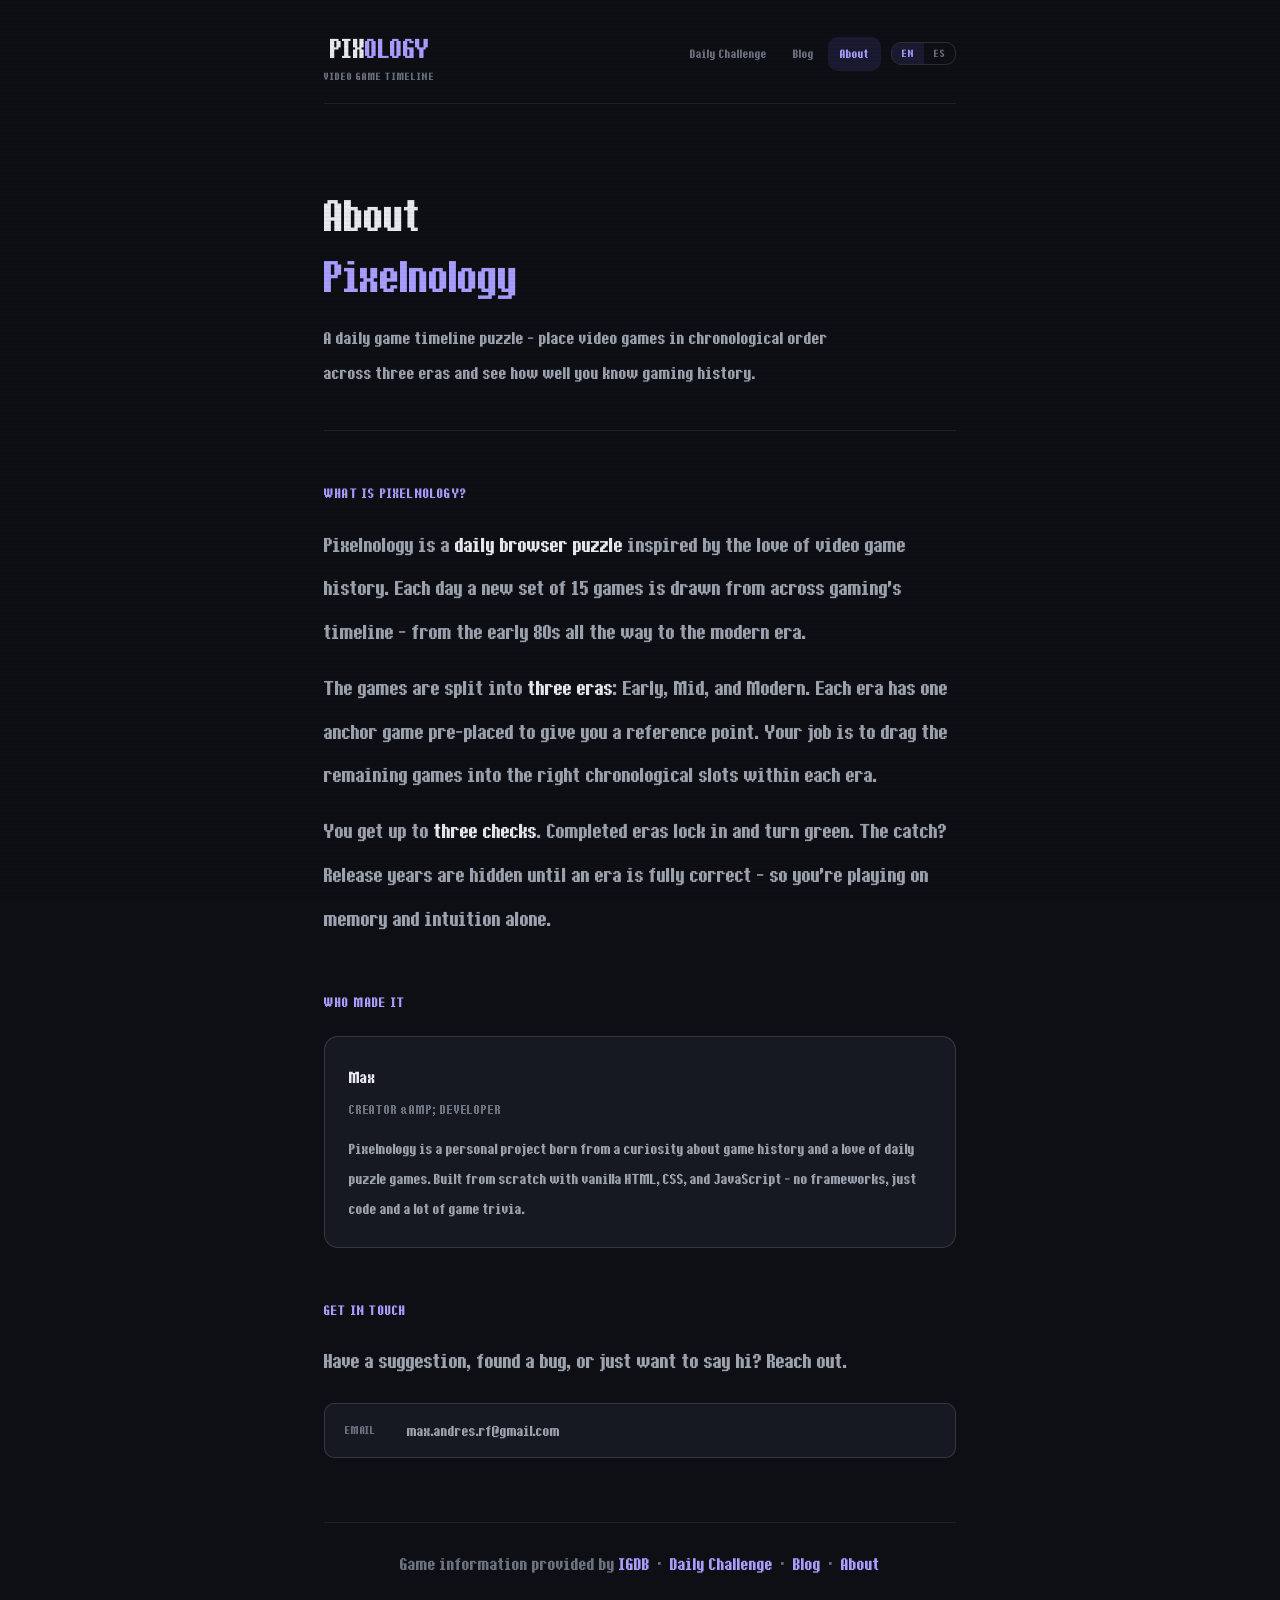
==== commit fd570851: "Added multiple languages" ====
--- a/about.html
+++ b/about.html
@@ -5,6 +5,7 @@
 <meta name="viewport" content="width=device-width, initial-scale=1.0">
 <title>About — Pixology</title>
 <link rel="stylesheet" href="styles.css">
+<script src="i18n.js"></script>
 <style>
   .about-page {
     max-width: 680px;
@@ -141,46 +142,32 @@
 
   <!-- HERO -->
   <div class="about-hero">
-    <div class="about-hero-title">About<br><span>Pixology</span></div>
-    <p class="about-hero-sub">A daily game timeline puzzle — place video games in chronological order across three eras and see how well you know gaming history.</p>
+    <div class="about-hero-title" data-i18n-html="about.hero.title">About<br><span>Pixelnology</span></div>
+    <p class="about-hero-sub" data-i18n="about.hero.sub">A daily game timeline puzzle — place video games in chronological order across three eras and see how well you know gaming history.</p>
   </div>
 
   <!-- WHAT IS IT -->
   <div class="about-section">
-    <h2>What is Pixology?</h2>
-    <p>
-      Pixology is a <strong>daily browser puzzle</strong> inspired by the love of video game history.
-      Each day a new set of 15 games is drawn from across gaming's timeline — from the early 80s
-      all the way to the modern era.
-    </p>
-    <p>
-      The games are split into <strong>three eras</strong>: Early, Mid, and Modern. Each era has
-      one anchor game pre-placed to give you a reference point. Your job is to drag the remaining
-      games into the right chronological slots within each era.
-    </p>
-    <p>
-      You get up to <strong>three checks</strong>. Completed eras lock in and turn green. The catch?
-      Release years are hidden until an era is fully correct — so you're playing on memory and intuition alone.
-    </p>
+    <h2 data-i18n="about.s1.h">What is Pixelnology?</h2>
+    <p data-i18n-html="about.s1.p1">Pixelnology is a <strong>daily browser puzzle</strong> inspired by the love of video game history. Each day a new set of 15 games is drawn from across gaming's timeline — from the early 80s all the way to the modern era.</p>
+    <p data-i18n-html="about.s1.p2">The games are split into <strong>three eras</strong>: Early, Mid, and Modern. Each era has one anchor game pre-placed to give you a reference point. Your job is to drag the remaining games into the right chronological slots within each era.</p>
+    <p data-i18n-html="about.s1.p3">You get up to <strong>three checks</strong>. Completed eras lock in and turn green. The catch? Release years are hidden until an era is fully correct — so you're playing on memory and intuition alone.</p>
   </div>
 
   <!-- WHO MADE IT -->
   <div class="about-section">
-    <h2>Who made it</h2>
+    <h2 data-i18n="about.s2.h">Who made it</h2>
     <div class="about-card">
       <div class="about-card-name">Max</div>
-      <div class="about-card-role">Creator &amp; Developer</div>
-      <p>
-        Pixology is a personal project born from a curiosity about game history and a love of daily puzzle games.
-        Built from scratch with vanilla HTML, CSS, and JavaScript — no frameworks, just code and a lot of game trivia.
-      </p>
+      <div class="about-card-role" data-i18n="about.s2.role">Creator &amp; Developer</div>
+      <p data-i18n="about.s2.bio">Pixelnology is a personal project born from a curiosity about game history and a love of daily puzzle games. Built from scratch with vanilla HTML, CSS, and JavaScript — no frameworks, just code and a lot of game trivia.</p>
     </div>
   </div>
 
   <!-- CONTACT -->
   <div class="about-section">
-    <h2>Get in touch</h2>
-    <p>Have a suggestion, found a bug, or just want to say hi? Reach out.</p>
+    <h2 data-i18n="about.s3.h">Get in touch</h2>
+    <p data-i18n="about.s3.p">Have a suggestion, found a bug, or just want to say hi? Reach out.</p>
     <div class="contact-links">
       <a href="mailto:max.andres.rf@gmail.com" class="contact-link">
         <span class="contact-link-label">Email</span>
--- a/styles.css
+++ b/styles.css
@@ -100,6 +100,29 @@
   }
   .site-nav-link:hover { color: var(--text); background: var(--surface2); }
   .site-nav-link.active { color: var(--accent-light); background: var(--accent-bg); }
+
+  /* ── LANGUAGE TOGGLE ── */
+  .lang-toggle {
+    display: flex;
+    margin-left: 8px;
+    border: 1px solid var(--border-md);
+    border-radius: var(--radius);
+    overflow: hidden;
+  }
+  .lang-toggle-btn {
+    font-family: var(--mono);
+    font-size: 13px;
+    font-weight: 700;
+    letter-spacing: 0.5px;
+    padding: 4px 10px;
+    background: none;
+    border: none;
+    color: var(--text-muted);
+    cursor: pointer;
+    transition: color 0.15s, background 0.15s;
+  }
+  .lang-toggle-btn:hover { color: var(--text); background: var(--surface2); }
+  .lang-toggle-btn.active { color: var(--accent-light); background: var(--accent-bg); }
 
   /* ── SIDEBAR DATE ROW ── */
   .dock-meta-row {
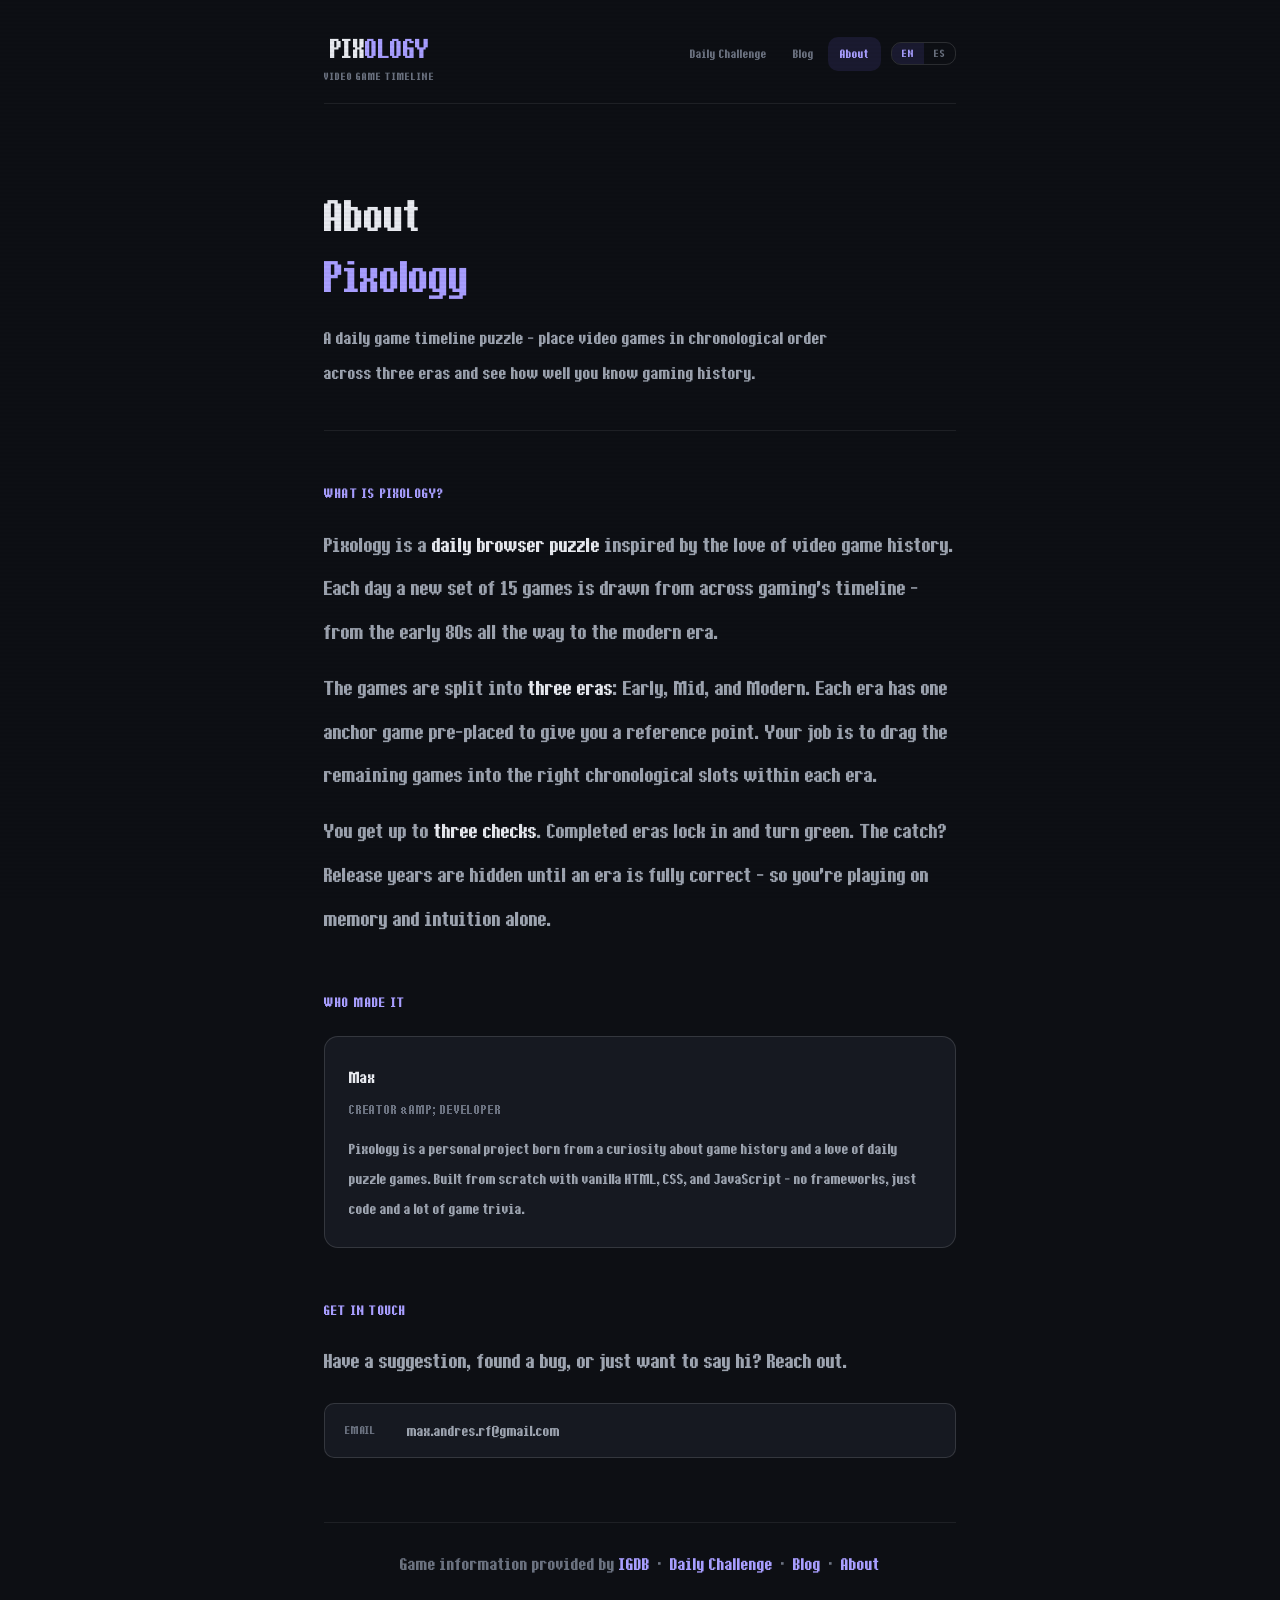
==== commit d04abf3f: "Changed pixelnology text to pixology" ====
--- a/about.html
+++ b/about.html
@@ -142,14 +142,14 @@
 
   <!-- HERO -->
   <div class="about-hero">
-    <div class="about-hero-title" data-i18n-html="about.hero.title">About<br><span>Pixelnology</span></div>
+    <div class="about-hero-title" data-i18n-html="about.hero.title">About<br><span>Pixology</span></div>
     <p class="about-hero-sub" data-i18n="about.hero.sub">A daily game timeline puzzle — place video games in chronological order across three eras and see how well you know gaming history.</p>
   </div>
 
   <!-- WHAT IS IT -->
   <div class="about-section">
-    <h2 data-i18n="about.s1.h">What is Pixelnology?</h2>
-    <p data-i18n-html="about.s1.p1">Pixelnology is a <strong>daily browser puzzle</strong> inspired by the love of video game history. Each day a new set of 15 games is drawn from across gaming's timeline — from the early 80s all the way to the modern era.</p>
+    <h2 data-i18n="about.s1.h">What is Pixology?</h2>
+    <p data-i18n-html="about.s1.p1">Pixology is a <strong>daily browser puzzle</strong> inspired by the love of video game history. Each day a new set of 15 games is drawn from across gaming's timeline — from the early 80s all the way to the modern era.</p>
     <p data-i18n-html="about.s1.p2">The games are split into <strong>three eras</strong>: Early, Mid, and Modern. Each era has one anchor game pre-placed to give you a reference point. Your job is to drag the remaining games into the right chronological slots within each era.</p>
     <p data-i18n-html="about.s1.p3">You get up to <strong>three checks</strong>. Completed eras lock in and turn green. The catch? Release years are hidden until an era is fully correct — so you're playing on memory and intuition alone.</p>
   </div>
@@ -160,7 +160,7 @@
     <div class="about-card">
       <div class="about-card-name">Max</div>
       <div class="about-card-role" data-i18n="about.s2.role">Creator &amp; Developer</div>
-      <p data-i18n="about.s2.bio">Pixelnology is a personal project born from a curiosity about game history and a love of daily puzzle games. Built from scratch with vanilla HTML, CSS, and JavaScript — no frameworks, just code and a lot of game trivia.</p>
+      <p data-i18n="about.s2.bio">Pixology is a personal project born from a curiosity about game history and a love of daily puzzle games. Built from scratch with vanilla HTML, CSS, and JavaScript — no frameworks, just code and a lot of game trivia.</p>
     </div>
   </div>
 
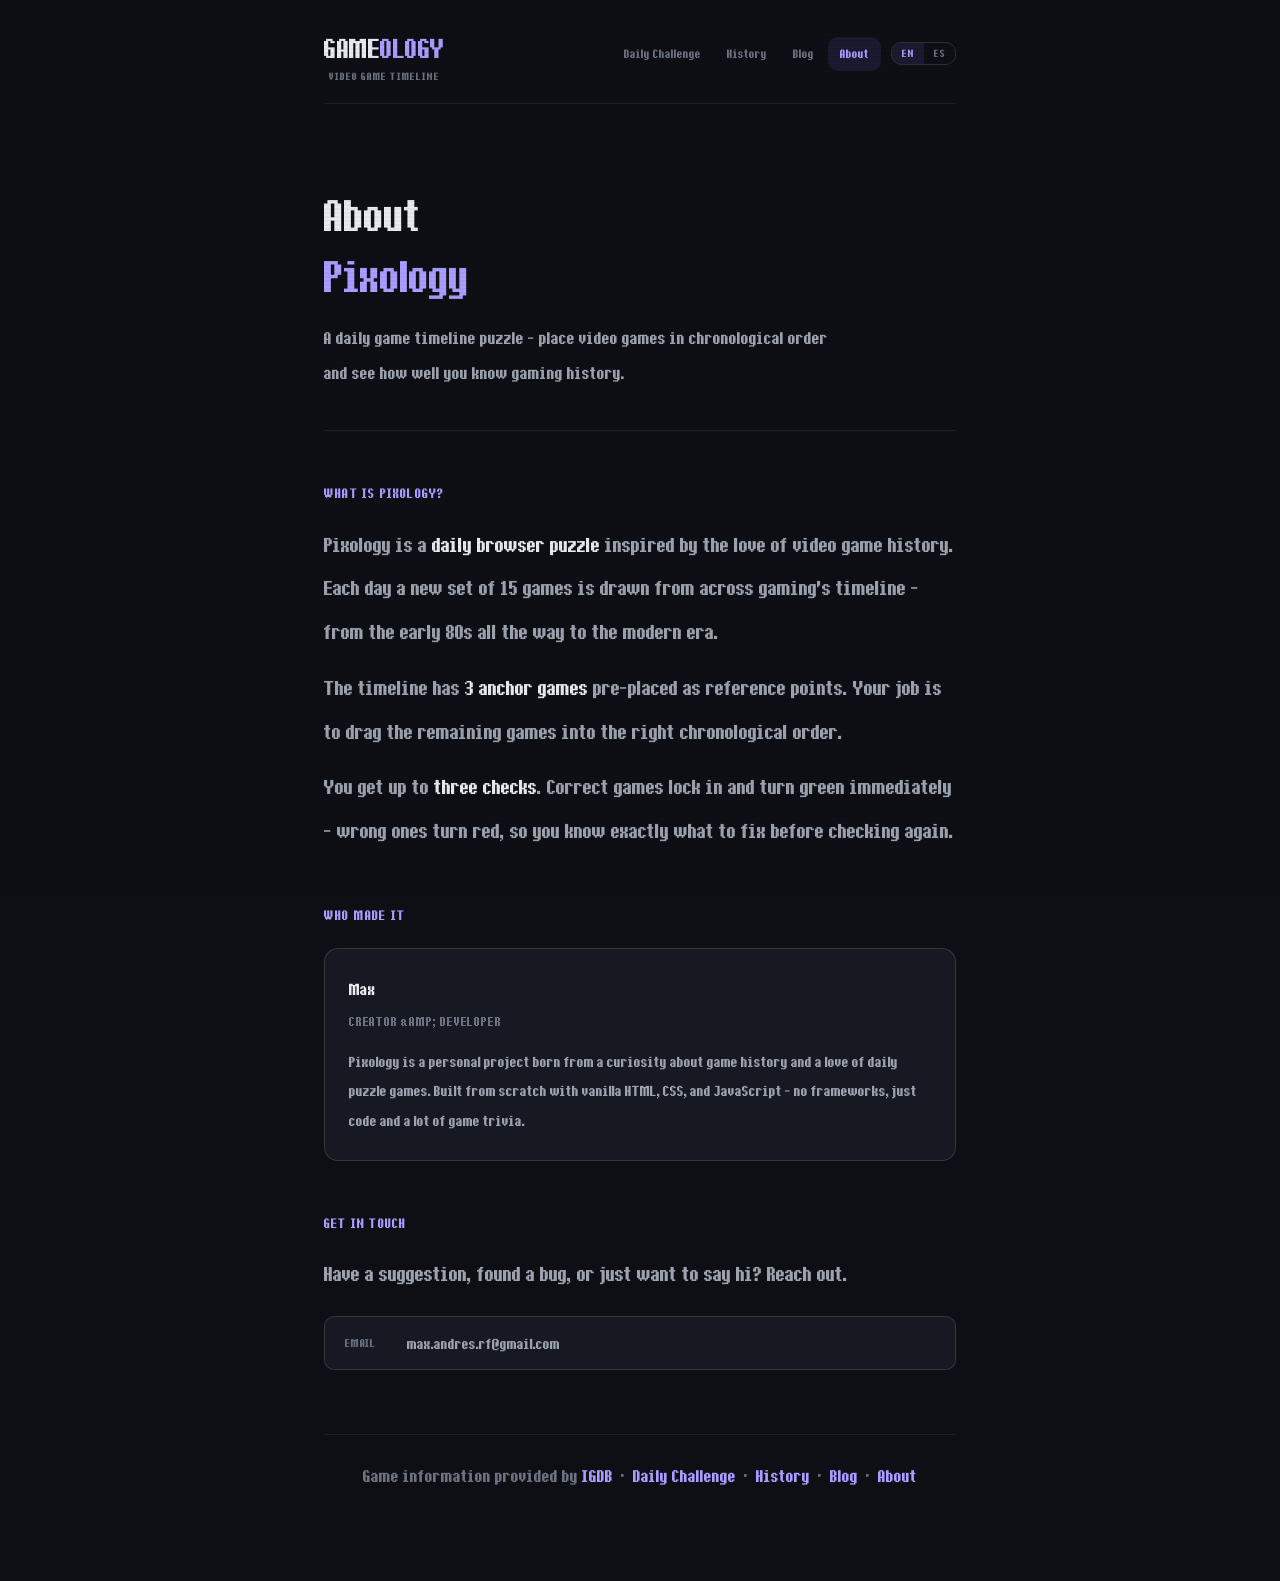
==== commit d9ee5264: "Changed ame Dificulty and other UI small changes" ====
--- a/about.html
+++ b/about.html
@@ -143,15 +143,15 @@
   <!-- HERO -->
   <div class="about-hero">
     <div class="about-hero-title" data-i18n-html="about.hero.title">About<br><span>Pixology</span></div>
-    <p class="about-hero-sub" data-i18n="about.hero.sub">A daily game timeline puzzle — place video games in chronological order across three eras and see how well you know gaming history.</p>
+    <p class="about-hero-sub" data-i18n="about.hero.sub">A daily game timeline puzzle — place video games in chronological order and see how well you know gaming history.</p>
   </div>
 
   <!-- WHAT IS IT -->
   <div class="about-section">
     <h2 data-i18n="about.s1.h">What is Pixology?</h2>
     <p data-i18n-html="about.s1.p1">Pixology is a <strong>daily browser puzzle</strong> inspired by the love of video game history. Each day a new set of 15 games is drawn from across gaming's timeline — from the early 80s all the way to the modern era.</p>
-    <p data-i18n-html="about.s1.p2">The games are split into <strong>three eras</strong>: Early, Mid, and Modern. Each era has one anchor game pre-placed to give you a reference point. Your job is to drag the remaining games into the right chronological slots within each era.</p>
-    <p data-i18n-html="about.s1.p3">You get up to <strong>three checks</strong>. Completed eras lock in and turn green. The catch? Release years are hidden until an era is fully correct — so you're playing on memory and intuition alone.</p>
+    <p data-i18n-html="about.s1.p2">The timeline has <strong>3 anchor games</strong> pre-placed as reference points. Your job is to drag the remaining games into the right chronological order.</p>
+    <p data-i18n-html="about.s1.p3">You get up to <strong>three checks</strong>. Correct games lock in and turn green immediately — wrong ones turn red, so you know exactly what to fix before checking again.</p>
   </div>
 
   <!-- WHO MADE IT -->
--- a/styles.css
+++ b/styles.css
@@ -162,23 +162,26 @@
   }
   .pill.accent { color: var(--accent-light); border-color: var(--accent); background: var(--accent-bg); }
 
-  /* ── HOW TO PLAY ── */
+  /* ── HOW TO PLAY (compact pill, lives in dock-meta-row) ── */
   .how-bar {
-    background: var(--surface);
-    border: 1px solid var(--border);
-    border-radius: var(--radius);
-    padding: 10px 14px;
-    font-size: 21px;
-    color: var(--text-muted);
-    margin-bottom: 0.75rem;
-    display: flex;
-    align-items: center;
-    gap: 8px;
+    display: inline-flex;
+    align-items: center;
+    gap: 5px;
+    font-size: 14px;
+    font-family: var(--mono);
+    padding: 3px 10px;
+    border-radius: 20px;
+    border: 1px solid var(--amber);
+    color: var(--amber);
+    background: var(--amber-bg);
+    margin-left: auto;
     cursor: pointer;
     user-select: none;
-  }
-  .how-bar:hover { border-color: var(--border-md); }
-  .how-bar .how-icon { font-size: 25px; }
+    transition: background 0.15s, color 0.15s;
+    white-space: nowrap;
+  }
+  .how-bar:hover { background: var(--amber); color: #1a1209; }
+  .how-bar .how-icon { font-size: 14px; line-height: 1; }
 
   /* Modal overlay */
   .how-overlay {
@@ -799,10 +802,25 @@
     .actions-row { flex-direction: column; }
     .btn { width: 100%; text-align: center; }
     .end-card { padding: 1.25rem; }
-    body.has-sidebar { padding-bottom: 380px; }
+    body.has-sidebar { padding-bottom: 230px; }
     body.has-sidebar .site-footer { margin-bottom: 300px; }
-    .pool-card { width: 76px; }
-    .pc-cover { height: 95px; }
+    .pool-card { width: 91px; }
+    .pc-cover { height: 91px; }
+
+    /* ── COMPACT MOBILE BOTTOM DOCK ── */
+    .bottom-dock { padding: 6px 0 8px; }
+    .dock-meta-row { margin-bottom: 6px; gap: 4px; }
+    .dock-meta-row .pill { font-size: 11px; padding: 2px 7px; }
+    .dock-header { margin-bottom: 4px; }
+    .dock-label { font-size: 11px; }
+    .dock-count { font-size: 11px; padding: 1px 6px; }
+    .how-bar { padding: 3px 8px; font-size: 11px; gap: 3px; }
+    .how-bar .how-icon { font-size: 11px; }
+    .dock-arrow { width: 26px; height: 26px; font-size: 18px; }
+    .dock-scroll { padding-bottom: 6px; gap: 6px; }
+    .pc-body { padding: 4px 6px 6px; }
+    .pool-card .pc-title { font-size: 15px; line-height: 1.15; min-height: 0; -webkit-line-clamp: 1; }
+    .pool-card .pc-check { width: 21px; height: 21px; font-size: 20px; }
 
     /* ── MOBILE VERTICAL TIMELINE CARDS ── */
     .tl-card {
@@ -818,11 +836,11 @@
       flex: 1 !important;
     }
     .tl-thumb {
-      width: 100%;
+      width: 50%;
       height: auto;
       aspect-ratio: 3 / 4;
-      border-radius: 0;
-      margin-right: 0;
+      border-radius: 6px;
+      margin: 0 auto;
       flex-shrink: 0;
     }
     .tl-thumb img {
@@ -830,8 +848,9 @@
     }
     .tl-card-title {
       white-space: normal;
+      text-align: center;
       padding: 3px 6px;
-      font-size: 17px;
+      font-size: 15px;
       line-height: 1.2;
     }
     .tl-card-year { display: none; }
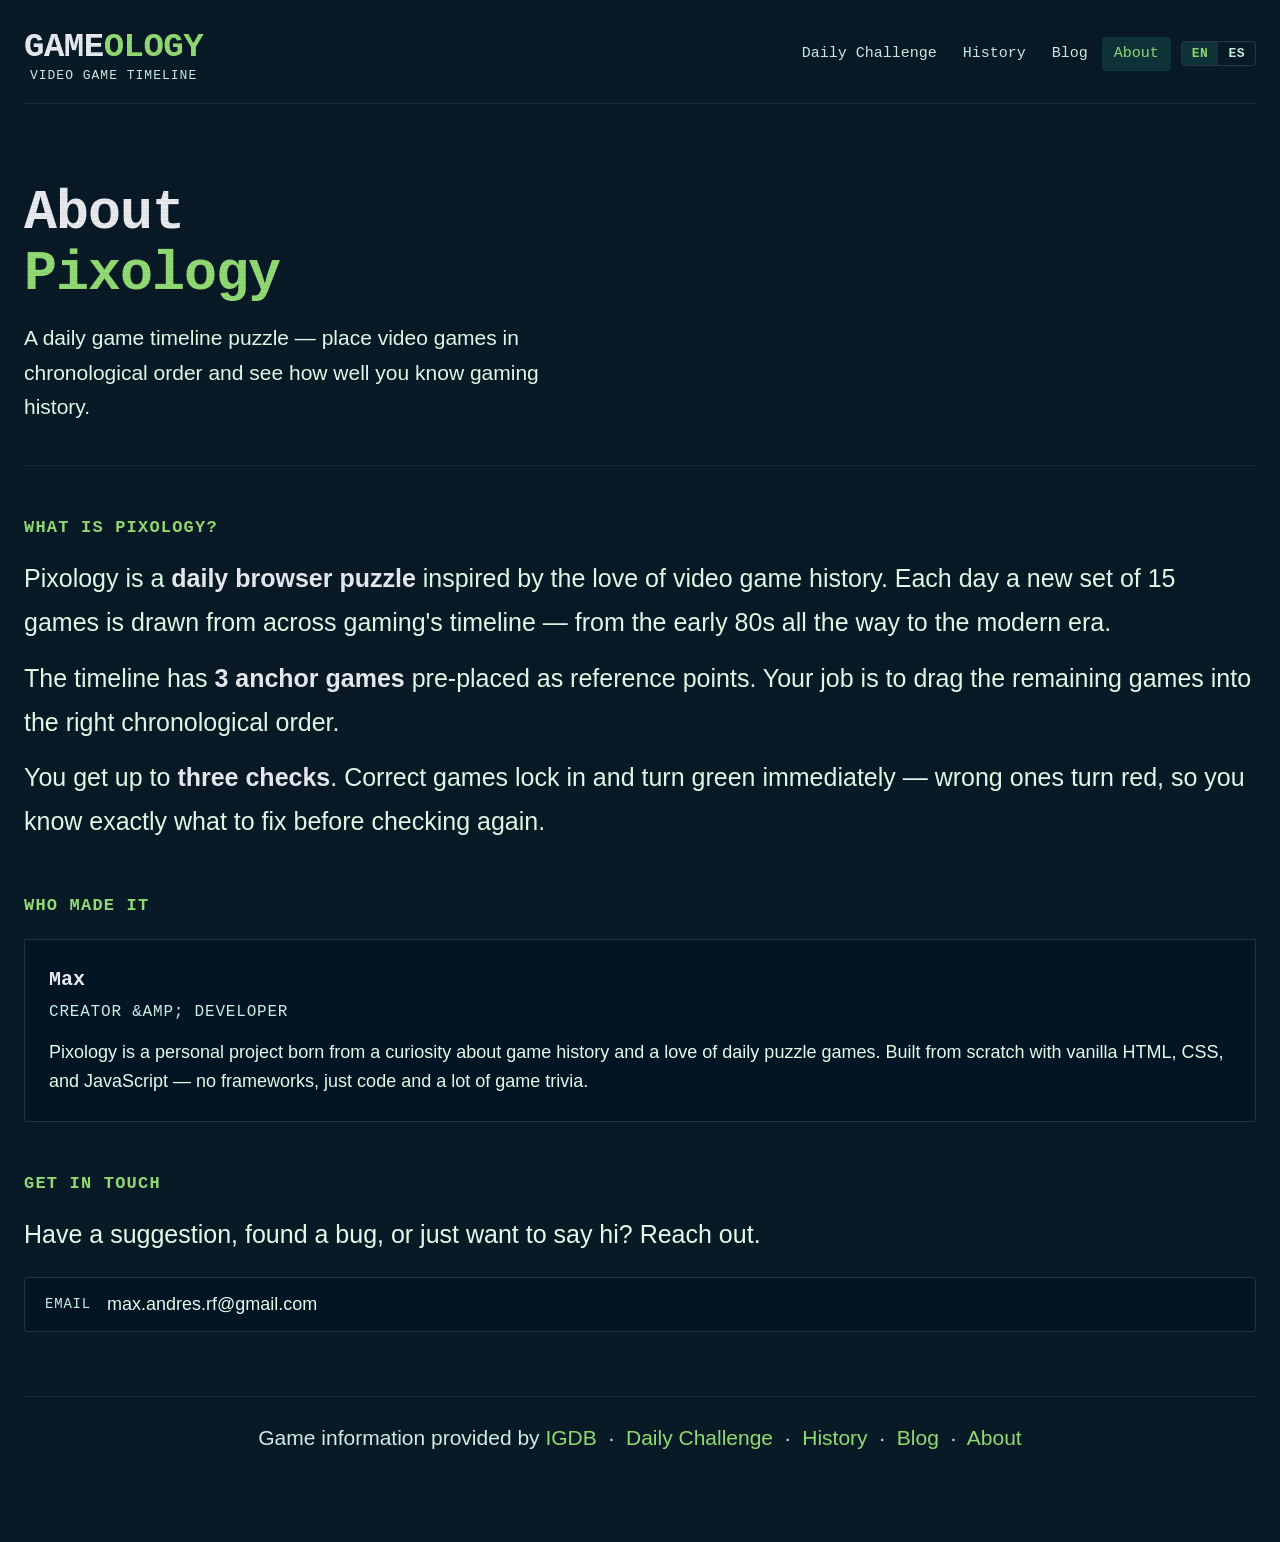
==== commit 257df658: "Removed padding" ====
--- a/about.html
+++ b/about.html
@@ -8,8 +8,8 @@
 <script src="i18n.js"></script>
 <style>
   .about-page {
-    max-width: 680px;
-    margin: 0 auto;
+    max-width: none;
+    margin: 0;
     padding: 0 1.5rem 4rem;
   }
   .about-section {
--- a/styles.css
+++ b/styles.css
@@ -1,36 +1,43 @@
 /* ── ITHACA FONT ── */
-@font-face {
+/* @font-face {
   font-family: 'Ithaca';
   src: url('fonts/Ithaca-LVB75.ttf') format('truetype');
   font-weight: 400 700;
   font-style: normal;
   font-display: swap;
+} */
+
+.nunito{
+  font-family: "Nunito", sans-serif;
+  font-optical-sizing: auto;
+  font-weight: 200;
+  font-style: normal;
 }
 
   :root {
-    --bg: #0d0f14;
-    --surface: #161921;
-    --surface2: #1e2230;
-    --surface3: #252b3b;
-    --border: rgba(255,255,255,0.07);
-    --border-md: rgba(255,255,255,0.13);
-    --border-hi: rgba(255,255,255,0.22);
+    --bg: #091a27;
+    --surface: #021525;
+    --surface2: #205b4390;
+    --surface3: #1c3144;
+    --border: rgba(255, 255, 255, 0.07);
+    --border-md: rgba(255, 255, 255, 0.13);
+    --border-hi: rgba(255, 255, 255, 0.22);
     --text: #e8eaf0;
-    --text-muted: #6b7280;
-    --text-dim: #9ca3af;
-    --accent: #7c6af7;
-    --accent-light: #a89eff;
-    --accent-bg: rgba(124,106,247,0.12);
-    --green: #22c77a;
+    --text-muted: #cbede2;
+    --text-dim: #e0fce8;
+    --accent: #69B437;
+    --accent-light: #91DA73;
+    --accent-bg: #0E3338;
+    --green: #4f9520;
     --green-bg: rgba(34,199,122,0.1);
     --red: #f0566b;
-    --red-bg: rgba(240,86,107,0.1);
-    --amber: #f5a623;
-    --amber-bg: rgba(245,166,35,0.1);
+    --red-bg: rgba(86, 227, 240, 0.1);
+    --amber: #d6f523;
+    --amber-bg: rgba(102, 245, 35, 0.1);
     --mono: 'Ithaca', monospace;
     --sans: 'Ithaca', sans-serif;
-    --radius: 10px;
-    --radius-lg: 14px;
+    --radius: 4px;
+    --radius-lg: 2px;
   }
   * { box-sizing: border-box; margin: 0; padding: 0; }
   html { scroll-behavior: smooth; }
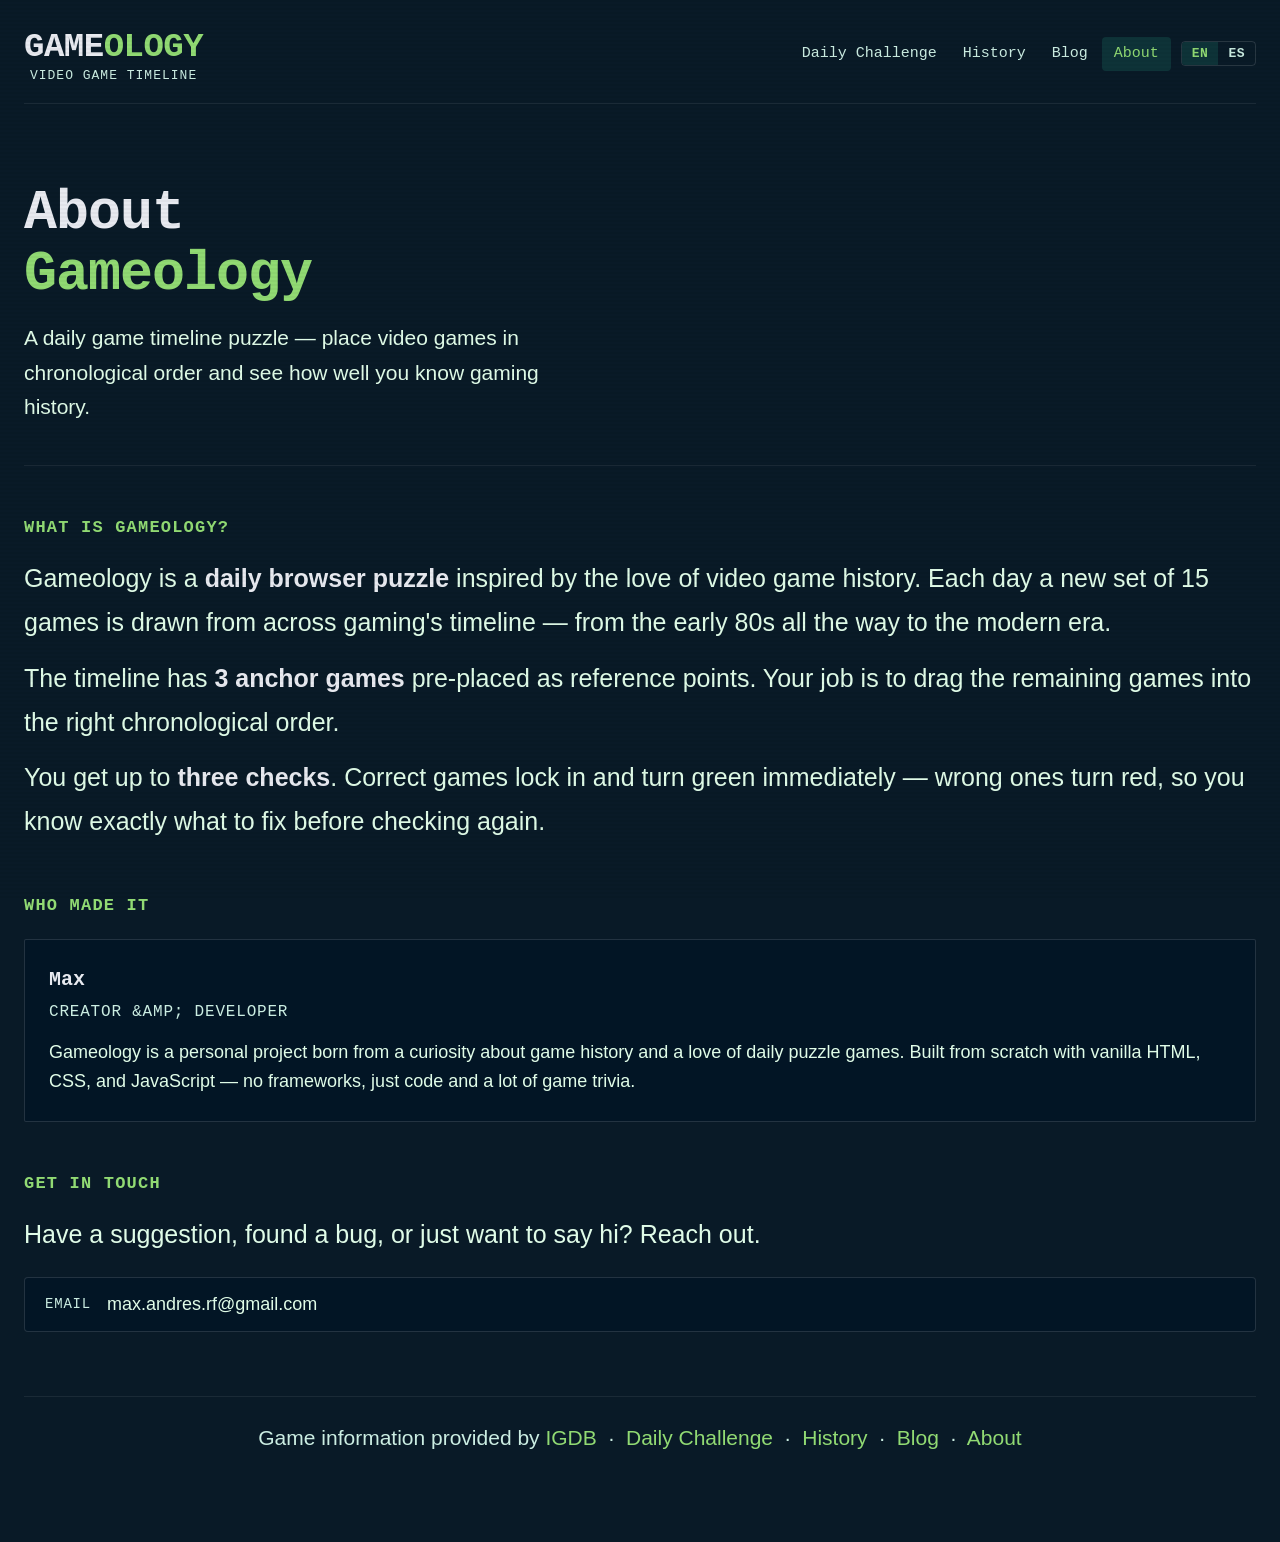
==== commit c01b92fe: "Fixed Score screen" ====
--- a/about.html
+++ b/about.html
@@ -3,7 +3,7 @@
 <head>
 <meta charset="UTF-8">
 <meta name="viewport" content="width=device-width, initial-scale=1.0">
-<title>About — Pixology</title>
+<title>About — Gameology</title>
 <link rel="stylesheet" href="styles.css">
 <script src="i18n.js"></script>
 <style>
@@ -142,14 +142,14 @@
 
   <!-- HERO -->
   <div class="about-hero">
-    <div class="about-hero-title" data-i18n-html="about.hero.title">About<br><span>Pixology</span></div>
+    <div class="about-hero-title" data-i18n-html="about.hero.title">About<br><span>Gameology</span></div>
     <p class="about-hero-sub" data-i18n="about.hero.sub">A daily game timeline puzzle — place video games in chronological order and see how well you know gaming history.</p>
   </div>
 
   <!-- WHAT IS IT -->
   <div class="about-section">
-    <h2 data-i18n="about.s1.h">What is Pixology?</h2>
-    <p data-i18n-html="about.s1.p1">Pixology is a <strong>daily browser puzzle</strong> inspired by the love of video game history. Each day a new set of 15 games is drawn from across gaming's timeline — from the early 80s all the way to the modern era.</p>
+    <h2 data-i18n="about.s1.h">What is Gameology?</h2>
+    <p data-i18n-html="about.s1.p1">Gameology is a <strong>daily browser puzzle</strong> inspired by the love of video game history. Each day a new set of 15 games is drawn from across gaming's timeline — from the early 80s all the way to the modern era.</p>
     <p data-i18n-html="about.s1.p2">The timeline has <strong>3 anchor games</strong> pre-placed as reference points. Your job is to drag the remaining games into the right chronological order.</p>
     <p data-i18n-html="about.s1.p3">You get up to <strong>three checks</strong>. Correct games lock in and turn green immediately — wrong ones turn red, so you know exactly what to fix before checking again.</p>
   </div>
@@ -160,7 +160,7 @@
     <div class="about-card">
       <div class="about-card-name">Max</div>
       <div class="about-card-role" data-i18n="about.s2.role">Creator &amp; Developer</div>
-      <p data-i18n="about.s2.bio">Pixology is a personal project born from a curiosity about game history and a love of daily puzzle games. Built from scratch with vanilla HTML, CSS, and JavaScript — no frameworks, just code and a lot of game trivia.</p>
+      <p data-i18n="about.s2.bio">Gameology is a personal project born from a curiosity about game history and a love of daily puzzle games. Built from scratch with vanilla HTML, CSS, and JavaScript — no frameworks, just code and a lot of game trivia.</p>
     </div>
   </div>
 
--- a/styles.css
+++ b/styles.css
@@ -7,177 +7,241 @@
   font-display: swap;
 } */
 
-.nunito{
+.nunito {
   font-family: "Nunito", sans-serif;
   font-optical-sizing: auto;
   font-weight: 200;
   font-style: normal;
 }
 
-  :root {
-    --bg: #091a27;
-    --surface: #021525;
-    --surface2: #205b4390;
-    --surface3: #1c3144;
-    --border: rgba(255, 255, 255, 0.07);
-    --border-md: rgba(255, 255, 255, 0.13);
-    --border-hi: rgba(255, 255, 255, 0.22);
-    --text: #e8eaf0;
-    --text-muted: #cbede2;
-    --text-dim: #e0fce8;
-    --accent: #69B437;
-    --accent-light: #91DA73;
-    --accent-bg: #0E3338;
-    --green: #4f9520;
-    --green-bg: rgba(34,199,122,0.1);
-    --red: #f0566b;
-    --red-bg: rgba(86, 227, 240, 0.1);
-    --amber: #d6f523;
-    --amber-bg: rgba(102, 245, 35, 0.1);
-    --mono: 'Ithaca', monospace;
-    --sans: 'Ithaca', sans-serif;
-    --radius: 4px;
-    --radius-lg: 2px;
-  }
-  * { box-sizing: border-box; margin: 0; padding: 0; }
-  html { scroll-behavior: smooth; }
-  body {
-    background: var(--bg);
-    color: var(--text);
-    font-family: var(--sans);
-    min-height: 100vh;
-    font-size: 25px;
-    line-height: 1.6;
-  }
-
-  /* ── LAYOUT ── */
-  .page { max-width: none; margin: 0; padding: 0 1.5rem 0; }
-
-  /* ── FOOTER ── */
-  .site-footer {
-    margin-top: 4rem;
-    border-top: 1px solid var(--border);
-    padding: 1.5rem 1rem;
-    display: flex;
-    align-items: center;
-    justify-content: center;
-    gap: 0.75rem;
-    flex-wrap: wrap;
-  }
-  .site-footer img {
-    height: 20px;
-    opacity: 0.7;
-    vertical-align: middle;
-  }
-  .site-footer p {
-    font-size: 21px;
-    color: var(--text-muted);
-    text-align: center;
-  }
-  .site-footer a {
-    color: var(--accent-light);
-    text-decoration: none;
-  }
-  .site-footer a:hover { text-decoration: underline; }
-
-  /* ── HEADER ── */
-  .site-header {
-    display: flex; align-items: center; justify-content: space-between;
-    padding: 1.25rem 0 1rem;
-    border-bottom: 1px solid var(--border);
-    margin-bottom: 2rem;
-  }
-
-  /* ── SITE NAV ── */
-  .site-nav {
-    display: flex;
-    align-items: center;
-    gap: 2px;
-    flex-wrap: wrap;
-  }
-  .site-nav-link {
-    font-family: var(--mono);
-    font-size: 15px;
-    color: var(--text-muted);
-    text-decoration: none;
-    padding: 5px 12px;
-    border-radius: var(--radius);
-    transition: color 0.15s, background 0.15s;
-    white-space: nowrap;
-  }
-  .site-nav-link:hover { color: var(--text); background: var(--surface2); }
-  .site-nav-link.active { color: var(--accent-light); background: var(--accent-bg); }
-
-  /* ── LANGUAGE TOGGLE ── */
-  .lang-toggle {
-    display: flex;
-    margin-left: 8px;
-    border: 1px solid var(--border-md);
-    border-radius: var(--radius);
-    overflow: hidden;
-  }
-  .lang-toggle-btn {
-    font-family: var(--mono);
-    font-size: 13px;
-    font-weight: 700;
-    letter-spacing: 0.5px;
-    padding: 4px 10px;
-    background: none;
-    border: none;
-    color: var(--text-muted);
-    cursor: pointer;
-    transition: color 0.15s, background 0.15s;
-  }
-  .lang-toggle-btn:hover { color: var(--text); background: var(--surface2); }
-  .lang-toggle-btn.active { color: var(--accent-light); background: var(--accent-bg); }
-
-  /* ── SIDEBAR DATE ROW ── */
-  .dock-meta-row {
-    display: flex;
-    gap: 6px;
-    flex-wrap: wrap;
-    margin-bottom: 12px;
-  }
-  .dock-meta-row .pill { font-size: 14px; }
-  .logo-wrap { display: flex; flex-direction: column; gap: 0; align-items: center; }
-  .logo-sub {
-    font-family: var(--mono);
-    font-size: 13px;
-    color: var(--text-muted);
-    letter-spacing: 1px;
-    text-transform: uppercase;
-    text-align: center;
-    margin-top: -8px;
-  }
-  .logo {
-    font-family: var(--mono);
-    font-size: 34px;
-    font-weight: 700;
-    color: var(--text);
-    letter-spacing: -0.5px;
-  }
-  .logo span { color: var(--accent-light); }
-  .header-meta { display: flex; gap: 8px; align-items: center; }
-  .pill {
-    font-size: 18px;
-    font-family: var(--mono);
-    padding: 3px 9px;
-    border-radius: 20px;
-    border: 1px solid var(--border-md);
-    color: var(--text-muted);
-    background: var(--surface);
-  }
-  .pill.accent { color: var(--accent-light); border-color: var(--accent); background: var(--accent-bg); }
+:root {
+  --bg: #091a27;
+  --surface: #021525;
+  --surface2: #205b4390;
+  --surface3: #1c3144;
+  --border: rgba(255, 255, 255, 0.07);
+  --border-md: rgba(255, 255, 255, 0.13);
+  --border-hi: rgba(255, 255, 255, 0.22);
+  --text: #e8eaf0;
+  --text-muted: #cbede2;
+  --text-dim: #e0fce8;
+  --accent: #69B437;
+  --accent-light: #91DA73;
+  --accent-bg: #0E3338;
+  --green: #4f9520;
+  --green-bg: rgba(34, 199, 122, 0.1);
+  --red: #f0566b;
+  --red-bg: rgba(86, 227, 240, 0.1);
+  --amber: #d6f523;
+  --amber-bg: rgba(102, 245, 35, 0.1);
+  --mono: 'Nunito', monospace;
+  --sans: 'Nunito', sans-serif;
+  --radius: 4px;
+  --radius-lg: 2px;
+}
+
+* {
+  box-sizing: border-box;
+  margin: 0;
+  padding: 0;
+}
+
+html {
+  scroll-behavior: smooth;
+}
+
+body {
+  background: var(--bg);
+  color: var(--text);
+  font-family: var(--sans);
+  min-height: 100vh;
+  font-size: 25px;
+  line-height: 1.6;
+}
+
+/* ── LAYOUT ── */
+.page {
+  max-width: none;
+  margin: 0;
+  padding: 0 1.5rem 0;
+}
+
+/* ── FOOTER ── */
+.site-footer {
+  margin-top: 4rem;
+  border-top: 1px solid var(--border);
+  padding: 1.5rem 1rem;
+  display: flex;
+  align-items: center;
+  justify-content: center;
+  gap: 0.75rem;
+  flex-wrap: wrap;
+}
+
+.site-footer img {
+  height: 20px;
+  opacity: 0.7;
+  vertical-align: middle;
+}
+
+.site-footer p {
+  font-size: 21px;
+  color: var(--text-muted);
+  text-align: center;
+}
+
+.site-footer a {
+  color: var(--accent-light);
+  text-decoration: none;
+}
+
+.site-footer a:hover {
+  text-decoration: underline;
+}
+
+/* ── HEADER ── */
+.site-header {
+  display: flex;
+  align-items: center;
+  justify-content: space-between;
+  padding: 1.25rem 0 1rem;
+  border-bottom: 1px solid var(--border);
+  margin-bottom: 2rem;
+}
+
+/* ── SITE NAV ── */
+.site-nav {
+  display: flex;
+  align-items: center;
+  gap: 2px;
+  flex-wrap: wrap;
+}
+
+.site-nav-link {
+  font-family: var(--mono);
+  font-size: 15px;
+  color: var(--text-muted);
+  text-decoration: none;
+  padding: 5px 12px;
+  border-radius: var(--radius);
+  transition: color 0.15s, background 0.15s;
+  white-space: nowrap;
+}
+
+.site-nav-link:hover {
+  color: var(--text);
+  background: var(--surface2);
+}
+
+.site-nav-link.active {
+  color: var(--accent-light);
+  background: var(--accent-bg);
+}
+
+/* ── LANGUAGE TOGGLE ── */
+.lang-toggle {
+  display: flex;
+  margin-left: 8px;
+  border: 1px solid var(--border-md);
+  border-radius: var(--radius);
+  overflow: hidden;
+}
+
+.lang-toggle-btn {
+  font-family: var(--mono);
+  font-size: 13px;
+  font-weight: 700;
+  letter-spacing: 0.5px;
+  padding: 4px 10px;
+  background: none;
+  border: none;
+  color: var(--text-muted);
+  cursor: pointer;
+  transition: color 0.15s, background 0.15s;
+}
+
+.lang-toggle-btn:hover {
+  color: var(--text);
+  background: var(--surface2);
+}
+
+.lang-toggle-btn.active {
+  color: var(--accent-light);
+  background: var(--accent-bg);
+}
+
+/* ── SIDEBAR DATE ROW ── */
+.dock-meta-row {
+  display: flex;
+  gap: 6px;
+  justify-content: space-between;
+  margin-bottom: 12px;
+}
+
+.dock-meta-row .pill {
+  font-size: 14px;
+}
+
+.logo-wrap {
+  display: flex;
+  flex-direction: column;
+  gap: 0;
+  align-items: center;
+}
+
+.logo-sub {
+  font-family: var(--mono);
+  font-size: 13px;
+  color: var(--text-muted);
+  letter-spacing: 1px;
+  text-transform: uppercase;
+  text-align: center;
+  margin-top: -8px;
+}
+
+.logo {
+  font-family: var(--mono);
+  font-size: 34px;
+  font-weight: 700;
+  color: var(--text);
+  letter-spacing: -0.5px;
+}
+
+.logo span {
+  color: var(--accent-light);
+}
+
+.header-meta {
+  display: flex;
+  gap: 8px;
+  align-items: center;
+}
+
+.pill {
+  font-size: 18px;
+  font-family: var(--mono);
+  padding: 3px 9px;
+  border-radius: 4px;
+  border: 1px solid var(--border-md);
+  color: var(--text-muted);
+  background: var(--surface);
+}
+
+.pill.accent {
+  color: var(--accent-light);
+  border-color: var(--accent);
+  background: var(--accent-bg);
+}
 
   /* ── HOW TO PLAY (compact pill, lives in dock-meta-row) ── */
   .how-bar {
-    display: inline-flex;
+    /* display: inline-flex; */
     align-items: center;
     gap: 5px;
     font-size: 14px;
     font-family: var(--mono);
     padding: 3px 10px;
-    border-radius: 20px;
+    border-radius: 4px;
     border: 1px solid var(--amber);
     color: var(--amber);
     background: var(--amber-bg);
@@ -186,620 +250,965 @@
     user-select: none;
     transition: background 0.15s, color 0.15s;
     white-space: nowrap;
+    margin-top: 1rem;
+    width: 100%;
   }
   .how-bar:hover { background: var(--amber); color: #1a1209; }
   .how-bar .how-icon { font-size: 14px; line-height: 1; }
 
-  /* Modal overlay */
-  .how-overlay {
-    position: fixed;
-    inset: 0;
-    z-index: 3000;
-    background: rgba(0,0,0,0.6);
-    backdrop-filter: blur(4px);
-    display: flex;
-    align-items: center;
-    justify-content: center;
-    padding: 1rem;
-    opacity: 0;
-    pointer-events: none;
-    transition: opacity 0.2s ease;
-  }
-  .how-overlay.open {
-    opacity: 1;
-    pointer-events: auto;
-  }
-  .how-modal {
-    background: var(--surface);
-    border: 1px solid var(--border-md);
-    border-radius: var(--radius-lg);
-    padding: 1.5rem 1.75rem;
-    max-width: 480px;
-    width: 100%;
-    transform: translateY(12px) scale(0.97);
-    transition: transform 0.22s ease;
-    position: relative;
-  }
-  .how-overlay.open .how-modal {
-    transform: translateY(0) scale(1);
-  }
-  .how-modal-header {
-    display: flex;
-    align-items: center;
-    justify-content: space-between;
-    margin-bottom: 1rem;
-  }
-  .how-modal-title {
-    font-family: var(--mono);
-    font-size: 23px;
-    font-weight: 700;
-    color: var(--text);
-    letter-spacing: 0.4px;
-  }
-  .how-close {
-    background: none;
-    border: none;
-    color: var(--text-muted);
-    cursor: pointer;
-    font-size: 31px;
-    line-height: 1;
-    padding: 2px 6px;
-    border-radius: 4px;
-    transition: color 0.1s, background 0.1s;
-  }
-  .how-close:hover { color: var(--text); background: var(--surface2); }
-  .how-modal ol {
-    padding-left: 1.2rem;
-    font-size: 23px;
-    color: var(--text-dim);
-    line-height: 1.8;
-  }
-  .how-modal li { margin-bottom: 6px; }
-  .how-modal strong { color: var(--text); }
-
-  /* ── STATS ROW ── */
-  .stats-row {
-    display: grid;
-    grid-template-columns: repeat(3, 1fr);
-    gap: 10px;
-    margin-bottom: 1.75rem;
-  }
-  .stat-card {
-    background: var(--surface);
-    border: 1px solid var(--border);
-    border-radius: var(--radius);
-    padding: 12px 14px;
+  .how-bar > p{
     text-align: center;
   }
-  .stat-val { font-family: var(--mono); font-size: 38px; font-weight: 700; color: var(--text); }
-  .stat-lbl { font-size: 18px; color: var(--text-muted); margin-top: 2px; text-transform: uppercase; letter-spacing: 0.6px; }
-
-  /* ── GAME POOL ── */
-  .section-label {
-    font-size: 18px;
-    text-transform: uppercase;
-    letter-spacing: 0.8px;
-    color: var(--text-muted);
-    margin-bottom: 10px;
-    font-family: var(--mono);
-  }
-  /* pool-area replaced by bottom dock */
-  /* pool-card and pc-cover defined in BOTTOM DOCK section below */
-  .pc-cover img { width: 100%; height: 100%; object-fit: cover; display: block; }
-  .pc-cover-icon { font-size: 45px; opacity: 0.25; }
-  .pc-body { padding: 5px 7px 7px; }
-  .pool-card .pc-title {
-    font-size: 18px;
-    font-weight: 500;
-    color: var(--text);
-    line-height: 1.3;
-    display: -webkit-box;
-    -webkit-line-clamp: 2;
-    -webkit-box-orient: vertical;
-    overflow: hidden;
-    min-height: 28px;
-  }
-  .pool-card .pc-check {
-    position: absolute;
-    top: 5px; right: 5px;
-    font-size: 18px;
-    color: var(--green);
-    background: rgba(0,0,0,0.65);
-    border-radius: 50%;
-    width: 18px; height: 18px;
-    display: none;
-    align-items: center;
-    justify-content: center;
-    z-index: 3;
-  }
-  .pool-card.placed .pc-check { display: flex; }
-
-  /* Timeline thumbnail */
-  .tl-thumb {
-    width: 40px;   /* was 36px */
-    height: 53px;  /* was 36px — matches 3:4 ratio */
-    border-radius: 5px;
-    overflow: hidden;
-    flex-shrink: 0;
-    background: var(--surface3);
-    display: flex;
-    align-items: center;
-    justify-content: center;
-    margin-right: 8px;
-  }
-  .tl-thumb img { width: 100%; height: 100%; object-fit: cover; display: block; }
-  .tl-thumb-icon { font-size: 28px; opacity: 0.25; }
-
-  /* ── TIMELINE SECTIONS ── */
-  .tl-section-header {
-    display: flex;
-    align-items: center;
-    justify-content: space-between;
-    padding: 8px 12px;
-    margin-bottom: 4px;
-    border-radius: var(--radius) var(--radius) 0 0;
-    background: var(--surface2);
-    border: 1px solid var(--border);
-    border-bottom: none;
-  }
-  .tl-section-header.complete {
-    background: rgba(34,199,122,0.12);
-    border-color: var(--green);
-  }
-  .tl-section-label {
-    font-size: 18px;
-    font-family: var(--mono);
-    text-transform: uppercase;
-    letter-spacing: 0.7px;
-    color: var(--text-muted);
-    font-weight: 700;
-  }
-  .tl-section-header.complete .tl-section-label {
-    color: var(--green);
-  }
-  .tl-section-badge {
-    font-size: 18px;
-    font-family: var(--mono);
-    color: var(--green);
-    background: var(--green-bg);
-    border: 1px solid var(--green);
-    border-radius: 20px;
-    padding: 2px 10px;
-  }
-  .tl-section-progress {
-    font-size: 18px;
-    font-family: var(--mono);
-    color: var(--text-muted);
-  }
-  .tl-section-status {
-    font-size: 18px;
-    font-family: var(--mono);
-    border-radius: 20px;
-    padding: 2px 10px;
-  }
-  .tl-section-status.wrong {
-    color: var(--red);
-    background: var(--red-bg);
-    border: 1px solid var(--red);
-  }
-  .tl-section-status.perfect {
-    color: var(--green);
-    background: var(--green-bg);
-    border: 1px solid var(--green);
-  }
-  .tl-section-status.incomplete {
-    color: var(--text-muted);
-    background: var(--surface2);
-    border: 1px solid var(--border);
-  }
-  .tl-section-wrap {
-    position: relative;
-  }
-  .tl-section-divider {
-    height: 1px;
-    background: var(--border);
-    margin: 2px 0;
-  }
-
-  /* ── TIMELINE ── */
-  .timeline-area {
-    background: var(--surface);
-    border: 1px solid var(--border);
-    border-radius: var(--radius-lg);
-    padding: 1rem 1rem 1.25rem;
-    margin-bottom: 1.5rem;
-  }
-  .timeline-track { position: relative; }
-  .tl-spine {
-    position: absolute;
-    left: 50px;
-    top: 0; bottom: 0;
-    width: 2px;
-    background: var(--surface3);
-    border-radius: 2px;
-  }
-  .tl-items { display: flex; flex-direction: column; gap: 0; position: relative; }
-
-  /* Slot between items */
-  .tl-gap {
-    display: flex;
-    align-items: center;
-    height: 44px;
-    position: relative;
-  }
-  .tl-gap-line {
-    position: absolute;
-    left: 50px;
-    width: 2px;
-    height: 100%;
-    background: var(--surface3);
-  }
-  .tl-drop-zone {
-    margin-left: 66px;
-    flex: 1;
-    height: 36px;
-    border-radius: 8px;
-    transition: height 0.12s, background 0.12s, border-color 0.12s, box-shadow 0.12s;
-    border: 2px dashed var(--border-md);
-    background: var(--surface2);
-    box-sizing: border-box;
-    display: flex;
-    align-items: center;
-    justify-content: center;
-  }
-  .tl-drop-zone::after {
-    content: '+ drop here';
-    font-size: 17px;
-    font-family: var(--mono);
-    color: var(--text-muted);
-    letter-spacing: 0.5px;
-    pointer-events: none;
-    opacity: 0.6;
-  }
-  .tl-drop-zone.drag-over {
-    height: 52px;
-    border-color: var(--accent);
-    background: var(--accent-bg);
-    box-shadow: 0 0 0 3px rgba(99,102,241,0.15);
-  }
-  .tl-drop-zone.drag-over::after {
-    color: var(--accent-light);
-    opacity: 1;
-  }
-
-  .tl-section-wrap.complete .tl-drop-zone { display: none; }
-  .tl-section-wrap.complete .tl-gap { height: 8px; }
-
-  /* Placed item row */
-  .tl-item {
-    display: flex;
-    align-items: center;
-    gap: 0;
-    position: relative;
-  }
-  .tl-year-col {
-    width: 50px;
-    text-align: right;
-    padding-right: 12px;
-    font-family: var(--mono);
-    font-size: 18px;
-    color: var(--text-muted);
-    flex-shrink: 0;
-    position: relative;
-    z-index: 2;
-  }
-  .tl-dot {
-    width: 10px; height: 10px;
-    border-radius: 50%;
-    background: var(--surface3);
-    border: 2px solid var(--border-md);
-    flex-shrink: 0;
-    position: relative;
-    z-index: 2;
-    margin-right: 8px;
-  }
-  .tl-dot.anchor { background: var(--accent); border-color: var(--accent-light); }
-  .tl-dot.correct { background: var(--green); border-color: var(--green); }
-  .tl-dot.wrong { background: var(--red); border-color: var(--red); }
-
-  .tl-card {
-    flex: 1;
-    background: var(--surface2);
-    border: 1px solid var(--border);
-    border-radius: 8px;
-    padding: 9px 12px;
-    display: flex;
-    align-items: center;
-    justify-content: space-between;
-    gap: 8px;
-    min-width: 0;
-    transition: border-color 0.15s;
-    cursor: default;
-  }
-  .tl-card.removable { cursor: grab; }
-  .tl-card.removable:active { cursor: grabbing; }
-  .tl-card.removable:hover { border-color: var(--border-hi); }
-  .tl-card.dragging { opacity: 0.35; }
-  .tl-card.correct { border-color: var(--green); background: var(--green-bg); }
-  .tl-card.wrong { border-color: var(--red); background: var(--red-bg); }
-  .tl-card.anchor-card { border-color: var(--accent); background: var(--accent-bg); }
-  .tl-card-left { min-width: 0; }
-  .tl-card-title { font-size: 23px; font-weight: 500; color: var(--text); white-space: nowrap; overflow: hidden; text-overflow: ellipsis; }
-  .tl-card-platform { font-size: 18px; color: var(--text-muted); }
-  .tl-card-right { flex-shrink: 0; display: flex; align-items: center; gap: 8px; }
-  .tl-card-year { font-family: var(--mono); font-size: 21px; }
-  .tl-card-year.hidden { visibility: hidden; }
-  .tl-card-year.green { color: var(--green); }
-  .tl-card-year.red { color: var(--red); }
-  .tl-card-year.amber { color: var(--amber); }
-  .remove-btn {
-    background: none;
-    border: none;
-    color: var(--text-muted);
-    cursor: pointer;
-    font-size: 25px;
-    line-height: 1;
-    padding: 2px 4px;
-    border-radius: 4px;
-    transition: color 0.1s, background 0.1s;
-  }
-  .remove-btn:hover { color: var(--red); background: var(--red-bg); }
-  .tl-status-icon { font-size: 25px; }
-
-  /* ── EMPTY SLOT PLACEHOLDER ── */
-  .tl-empty {
-    display: flex;
-    align-items: center;
-    gap: 0;
-    opacity: 0.4;
-  }
-
-  /* ── ACTIONS ── */
-  .actions-row {
-    display: flex;
-    gap: 10px;
-    margin-bottom: 1.75rem;
-    flex-wrap: wrap;
-  }
-
-  /* ── TIMELINE LAYOUT ── */
-  .timeline-layout {
-    margin-bottom: 1.75rem;
-  }
-  .timeline-area {
-    margin-bottom: 1rem;
-  }
-  .timeline-actions-panel {
-    display: flex;
-    gap: 10px;
-    flex-wrap: wrap;
-  }
-  .timeline-actions-panel .btn {
-    flex: 1;
-    text-align: center;
-  }
-  .btn {
-    font-family: var(--sans);
-    font-size: 24px;
-    font-weight: 500;
-    padding: 10px 20px;
-    border-radius: var(--radius);
-    border: 1px solid var(--border-md);
-    cursor: pointer;
-    transition: all 0.12s;
-    background: var(--surface2);
-    color: var(--text);
-  }
-  .btn:hover { background: var(--surface3); border-color: var(--border-hi); }
-  .btn:active { transform: scale(0.97); }
-  .btn-primary {
-    background: var(--accent);
-    border-color: var(--accent);
-    color: #fff;
-  }
-  .btn-primary:hover { background: var(--accent-light); border-color: var(--accent-light); color: #0d0f14; }
-  .btn-primary:disabled { opacity: 0.4; cursor: not-allowed; transform: none; }
-  .btn-sm { font-size: 21px; padding: 6px 14px; }
-  .btn-ghost { background: transparent; }
-
-  /* ── TOAST POPUP ── */
-  .msg-box {
-    position: fixed;
-    top: 24px;
-    left: 50%;
-    transform: translateX(-50%) translateY(-12px);
-    z-index: 2000;
-    border-radius: var(--radius);
-    padding: 12px 20px;
-    font-size: 23px;
-    line-height: 1.6;
-    white-space: nowrap;
-    box-shadow: 0 8px 32px rgba(0,0,0,0.5);
-    pointer-events: none;
-    opacity: 0;
-    transition: opacity 0.22s ease, transform 0.22s ease;
-    max-width: calc(100vw - 2rem);
-    white-space: normal;
-    text-align: center;
-  }
-  .msg-box.show {
-    opacity: 1;
-    transform: translateX(-50%) translateY(0);
-    pointer-events: auto;
-  }
-  .msg-box.success { background: var(--green-bg); border: 1px solid var(--green); color: var(--green); }
-  .msg-box.error { background: var(--red-bg); border: 1px solid var(--red); color: var(--red); }
-  .msg-box.info { background: var(--accent-bg); border: 1px solid var(--accent); color: var(--accent-light); }
-  .msg-box.warning { background: var(--amber-bg); border: 1px solid var(--amber); color: var(--amber); }
-  .msg-box strong { font-weight: 600; }
-
-  /* ── END SCREEN ── */
-  #end-screen { display: none; }
-  .end-card {
-    background: var(--surface);
-    border: 1px solid var(--border-md);
-    border-radius: var(--radius-lg);
-    padding: 2rem;
-    text-align: center;
-  }
-  .end-emoji { font-size: 83px; margin-bottom: 12px; }
-  .end-score { font-family: var(--mono); font-size: 90px; font-weight: 700; color: var(--text); }
-  .end-score-sub { font-size: 24px; color: var(--text-muted); margin-bottom: 1.5rem; }
-  .end-breakdown {
-    background: var(--surface2);
-    border-radius: var(--radius);
-    padding: 1rem;
-    margin-bottom: 1.5rem;
-    text-align: left;
-  }
-  .end-row {
-    display: flex;
-    justify-content: space-between;
-    align-items: center;
-    font-size: 23px;
-    padding: 5px 0;
-    border-bottom: 1px solid var(--border);
-  }
-  .end-row:last-child { border-bottom: none; }
-  .end-row .er-title { color: var(--text-dim); }
-  .end-row .er-year { font-family: var(--mono); font-size: 21px; }
-  .end-row .er-status { font-size: 23px; }
-  .share-row { display: flex; gap: 10px; justify-content: center; flex-wrap: wrap; }
-  .copy-confirm { font-size: 21px; color: var(--green); margin-top: 8px; min-height: 18px; }
-
-  /* ── PROGRESS BAR ── */
-  .progress-bar-wrap {
-    background: var(--surface3);
-    border-radius: 20px;
-    height: 4px;
-    margin-bottom: 1.5rem;
-    overflow: hidden;
-  }
-  .progress-bar-fill {
-    height: 100%;
-    background: var(--accent);
-    border-radius: 20px;
-    transition: width 0.3s ease;
-  }
-
-  /* ── DRAG FEEDBACK ── */
-  .dragging { opacity: 0.5; }
-  .drag-over .tl-insert-btn { border-color: var(--accent); color: var(--accent-light); background: var(--accent-bg); }
-
-  /* ── BOTTOM DOCK ── */
-  body.has-sidebar {
-    padding-bottom: 240px; /* reserve space so content isn't hidden behind dock */
-  }
-  .bottom-dock {
-    position: fixed;
-    bottom: 0;
-    left: 0;
-    right: 0;
-    z-index: 1000;
-    background: rgba(22, 25, 33, 0.96);
-    border-top: 1px solid var(--border-md);
-    backdrop-filter: blur(12px);
-    -webkit-backdrop-filter: blur(12px);
-    box-shadow: 0 -4px 32px rgba(0,0,0,0.45);
-    padding: 10px 0 12px;
-  }
-  .dock-inner {
-    max-width: 860px;
-    margin: 0 auto;
-    padding: 0 1rem;
-  }
-  .dock-header {
-    display: flex;
-    align-items: center;
-    justify-content: space-between;
-    margin-bottom: 8px;
-  }
-  .dock-label {
-    font-size: 17px;
-    text-transform: uppercase;
-    letter-spacing: 0.8px;
-    color: var(--text-muted);
-    font-family: var(--mono);
-  }
-  .dock-count {
-    font-size: 17px;
-    font-family: var(--mono);
-    color: var(--accent-light);
-    background: var(--accent-bg);
-    border: 1px solid var(--accent);
-    border-radius: 20px;
-    padding: 2px 8px;
-  }
-  .dock-scroll-wrap {
-    position: relative;
-    display: flex;
-    align-items: center;
-    gap: 6px;
-  }
-  .dock-arrow {
-    flex-shrink: 0;
-    width: 36px;
-    height: 36px;
-    border-radius: 50%;
-    background: var(--surface2);
-    border: 1px solid var(--border-md);
-    color: var(--text-muted);
-    font-size: 28px;
-    display: flex;
-    align-items: center;
-    justify-content: center;
-    cursor: pointer;
-    user-select: none;
-    transition: background 0.15s, color 0.15s, opacity 0.15s;
-    -webkit-tap-highlight-color: transparent;
-    touch-action: manipulation;
-    z-index: 2;
-  }
-  .dock-arrow:active { background: var(--accent-bg); color: var(--accent-light); }
-  .dock-arrow.hidden { opacity: 0; pointer-events: none; }
-  .dock-scroll {
-    flex: 1;
-    display: flex;
-    gap: 8px;
-    overflow-x: auto;
-    overflow-y: hidden;
-    padding-bottom: 10px;
-    -webkit-overflow-scrolling: touch;
-    scroll-behavior: smooth;
-    scrollbar-width: thin;
-    scrollbar-color: var(--accent) var(--surface2);
-  }
-  .dock-scroll::-webkit-scrollbar { height: 6px; }
-  .dock-scroll::-webkit-scrollbar-track { background: var(--surface2); border-radius: 999px; }
-  .dock-scroll::-webkit-scrollbar-thumb { background: var(--accent); border-radius: 999px; }
-  .dock-scroll::-webkit-scrollbar-button { display: none; }
-
-  /* Pool cards in dock — slightly smaller than original */
-  .pool-card {
-    background: var(--surface2);
-    border: 1px solid var(--border-md);
-    border-radius: 10px;
-    cursor: grab;
-    transition: border-color 0.12s, transform 0.15s;
-    user-select: none;
-    position: relative;
-    overflow: hidden;
-    width: 88px;
-    flex-shrink: 0;
-  }
-  .pool-card:active { cursor: grabbing; }
-  .pool-card:hover { border-color: var(--border-hi); transform: translateY(-2px); }
-  .pool-card.placed { opacity: 0.28; cursor: default; pointer-events: none; }
-  .pool-card.dragging { opacity: 0.35; cursor: grabbing; }
-  .pc-cover {
-    width: 100%;
-    height: 110px;
-    background: var(--surface3);
-    overflow: hidden;
-    display: flex;
-    align-items: center;
-    justify-content: center;
-  }
+/* Modal overlay */
+.how-overlay {
+  position: fixed;
+  inset: 0;
+  z-index: 3000;
+  background: rgba(0, 0, 0, 0.6);
+  backdrop-filter: blur(4px);
+  display: flex;
+  align-items: center;
+  justify-content: center;
+  padding: 1rem;
+  opacity: 0;
+  pointer-events: none;
+  transition: opacity 0.2s ease;
+}
+
+.how-overlay.open {
+  opacity: 1;
+  pointer-events: auto;
+}
+
+.how-modal {
+  background: var(--surface);
+  border: 1px solid var(--border-md);
+  border-radius: var(--radius-lg);
+  padding: 1.5rem 1.75rem;
+  max-width: 480px;
+  width: 100%;
+  transform: translateY(12px) scale(0.97);
+  transition: transform 0.22s ease;
+  position: relative;
+}
+
+.how-overlay.open .how-modal {
+  transform: translateY(0) scale(1);
+}
+
+.how-modal-header {
+  display: flex;
+  align-items: center;
+  justify-content: space-between;
+  margin-bottom: 1rem;
+}
+
+.how-modal-title {
+  font-family: var(--mono);
+  font-size: 23px;
+  font-weight: 700;
+  color: var(--text);
+  letter-spacing: 0.4px;
+}
+
+.how-close {
+  background: none;
+  border: none;
+  color: var(--text-muted);
+  cursor: pointer;
+  font-size: 31px;
+  line-height: 1;
+  padding: 2px 6px;
+  border-radius: 4px;
+  transition: color 0.1s, background 0.1s;
+}
+
+.how-close:hover {
+  color: var(--text);
+  background: var(--surface2);
+}
+
+.how-modal ol {
+  padding-left: 1.2rem;
+  font-size: 1rem;
+  color: var(--text-dim);
+  line-height: 1.8;
+}
+
+.how-modal li {
+  margin-bottom: 6px;
+}
+
+.how-modal strong {
+  color: var(--text);
+}
+
+/* ── STATS ROW ── */
+.stats-row {
+  display: grid;
+  grid-template-columns: repeat(3, 1fr);
+  gap: 10px;
+  margin-bottom: 1.75rem;
+}
+
+.stat-card {
+  background: var(--surface);
+  border: 1px solid var(--border);
+  border-radius: var(--radius);
+  padding: 12px 14px;
+  text-align: center;
+}
+
+.stat-val {
+  font-family: var(--mono);
+  font-size: 1.6rem;
+  font-weight: 700;
+  color: var(--text);
+}
+
+.stat-lbl {
+  font-size: 1rem;
+  color: var(--text-muted);
+  margin-top: 2px;
+  text-transform: uppercase;
+  letter-spacing: 0.6px;
+}
+
+/* ── GAME POOL ── */
+.section-label {
+  font-size: 1rem;
+  text-transform: uppercase;
+  letter-spacing: 0.8px;
+  color: var(--text-muted);
+  margin-bottom: 10px;
+  font-family: var(--mono);
+}
+
+/* pool-area replaced by bottom dock */
+/* pool-card and pc-cover defined in BOTTOM DOCK section below */
+.pc-cover img {
+  width: 100%;
+  height: 100%;
+  object-fit: cover;
+  display: block;
+}
+
+.pc-cover-icon {
+  font-size: 45px;
+  opacity: 0.25;
+}
+
+.pc-body {
+  padding: 5px 7px 7px;
+}
+
+.pool-card .pc-title {
+  font-size: 1rem;
+  font-weight: 500;
+  color: var(--text);
+  line-height: 1.3;
+  display: -webkit-box;
+  -webkit-line-clamp: 2;
+  -webkit-box-orient: vertical;
+  overflow: hidden;
+  min-height: 28px;
+}
+
+.pool-card .pc-check {
+  position: absolute;
+  top: 5px;
+  right: 5px;
+  font-size: 18px;
+  color: var(--green);
+  background: rgba(0, 0, 0, 0.65);
+  border-radius: 50%;
+  width: 18px;
+  height: 18px;
+  display: none;
+  align-items: center;
+  justify-content: center;
+  z-index: 3;
+}
+
+.pool-card.placed .pc-check {
+  display: flex;
+}
+
+/* Timeline thumbnail */
+.tl-thumb {
+  width: 40px;
+  /* was 36px */
+  height: 53px;
+  /* was 36px — matches 3:4 ratio */
+  border-radius: 5px;
+  overflow: hidden;
+  flex-shrink: 0;
+  background: var(--surface3);
+  display: flex;
+  align-items: center;
+  justify-content: center;
+  margin-right: 8px;
+}
+
+.tl-thumb img {
+  width: 100%;
+  height: 100%;
+  object-fit: cover;
+  display: block;
+}
+
+.tl-thumb-icon {
+  font-size: 28px;
+  opacity: 0.25;
+}
+
+/* ── TIMELINE SECTIONS ── */
+.tl-section-header {
+  display: flex;
+  align-items: center;
+  justify-content: space-between;
+  padding: 8px 12px;
+  margin-bottom: 4px;
+  border-radius: var(--radius) var(--radius) 0 0;
+  background: var(--surface2);
+  border: 1px solid var(--border);
+  border-bottom: none;
+}
+
+.tl-section-header.complete {
+  background: rgba(34, 199, 122, 0.12);
+  border-color: var(--green);
+}
+
+.tl-section-label {
+  font-size: 18px;
+  font-family: var(--mono);
+  text-transform: uppercase;
+  letter-spacing: 0.7px;
+  color: var(--text-muted);
+  font-weight: 700;
+}
+
+.tl-section-header.complete .tl-section-label {
+  color: var(--green);
+}
+
+.tl-section-badge {
+  font-size: 18px;
+  font-family: var(--mono);
+  color: var(--green);
+  background: var(--green-bg);
+  border: 1px solid var(--green);
+  border-radius: 20px;
+  padding: 2px 10px;
+}
+
+.tl-section-progress {
+  font-size: 18px;
+  font-family: var(--mono);
+  color: var(--text-muted);
+}
+
+.tl-section-status {
+  font-size: 18px;
+  font-family: var(--mono);
+  border-radius: 20px;
+  padding: 2px 10px;
+}
+
+.tl-section-status.wrong {
+  color: var(--red);
+  background: var(--red-bg);
+  border: 1px solid var(--red);
+}
+
+.tl-section-status.perfect {
+  color: var(--green);
+  background: var(--green-bg);
+  border: 1px solid var(--green);
+}
+
+.tl-section-status.incomplete {
+  color: var(--text-muted);
+  background: var(--surface2);
+  border: 1px solid var(--border);
+}
+
+.tl-section-wrap {
+  position: relative;
+}
+
+.tl-section-divider {
+  height: 1px;
+  background: var(--border);
+  margin: 2px 0;
+}
+
+/* ── TIMELINE ── */
+.timeline-area {
+  background: var(--surface);
+  border: 1px solid var(--border);
+  border-radius: var(--radius-lg);
+  padding: 1rem 1rem 1.25rem;
+  margin-bottom: 1.5rem;
+}
+
+.timeline-track {
+  position: relative;
+}
+
+.tl-spine {
+  position: absolute;
+  left: 50px;
+  top: 0;
+  bottom: 0;
+  width: 2px;
+  background: var(--surface3);
+  border-radius: 2px;
+}
+
+.tl-items {
+  display: flex;
+  flex-direction: column;
+  gap: 0;
+  position: relative;
+}
+
+/* Slot between items */
+.tl-gap {
+  display: flex;
+  align-items: center;
+  height: 44px;
+  position: relative;
+}
+
+.tl-gap-line {
+  position: absolute;
+  left: 50px;
+  width: 2px;
+  height: 100%;
+  background: var(--surface3);
+}
+
+.tl-drop-zone {
+  margin-left: 66px;
+  flex: 1;
+  height: 36px;
+  border-radius: 4px;
+  transition: height 0.12s, background 0.12s, border-color 0.12s, box-shadow 0.12s;
+  border: 2px dashed var(--border-md);
+  background: var(--surface2);
+  box-sizing: border-box;
+  display: flex;
+  align-items: center;
+  justify-content: center;
+}
+
+.tl-drop-zone::after {
+  content: '+ Drop here';
+  font-size: 17px;
+  font-family: var(--mono);
+  color: var(--text-muted);
+  letter-spacing: 0.5px;
+  pointer-events: none;
+  opacity: 0.6;
+}
+
+.tl-drop-zone.drag-over {
+  height: 100px;
+  border-color: var(--accent);
+  background: var(--accent-bg);
+  box-shadow: 0 0 0 3px rgba(99, 102, 241, 0.15);
+  z-index: 1000;
+}
+
+.tl-drop-zone.drag-over::after {
+  color: var(--accent-light);
+  opacity: 1;
+}
+
+.tl-section-wrap.complete .tl-drop-zone {
+  display: none;
+}
+
+.tl-section-wrap.complete .tl-gap {
+  height: 8px;
+}
+
+/* Placed item row */
+.tl-item {
+  display: flex;
+  align-items: center;
+  gap: 0;
+  position: relative;
+}
+
+.tl-year-col {
+  width: 50px;
+  text-align: right;
+  padding-right: 12px;
+  font-family: var(--mono);
+  font-size: 18px;
+  color: var(--text-muted);
+  flex-shrink: 0;
+  position: relative;
+  z-index: 2;
+}
+
+.tl-dot {
+  width: 10px;
+  height: 10px;
+  border-radius: 50%;
+  background: var(--surface3);
+  border: 2px solid var(--border-md);
+  flex-shrink: 0;
+  position: relative;
+  z-index: 2;
+  margin-right: 8px;
+  margin-left: -4px;
+}
+
+.tl-dot.anchor {
+  background: var(--accent);
+  border-color: var(--accent-light);
+}
+
+.tl-dot.correct {
+  background: var(--green);
+  border-color: var(--green);
+}
+
+.tl-dot.wrong {
+  background: var(--red);
+  border-color: var(--red);
+}
+
+.tl-card {
+  flex: 1;
+  background: var(--surface2);
+  border: 1px solid var(--border);
+  border-radius: 4px;
+  padding: 9px 12px;
+  display: flex;
+  align-items: center;
+  justify-content: space-between;
+  gap: 8px;
+  min-width: 0;
+  transition: border-color 0.15s;
+  cursor: default;
+}
+
+.tl-card.removable {
+  cursor: grab;
+}
+
+.tl-card.removable:active {
+  cursor: grabbing;
+}
+
+.tl-card.removable:hover {
+  border-color: var(--border-hi);
+}
+
+.tl-card.dragging {
+  opacity: 0.35;
+}
+
+.tl-card.correct {
+  border-color: var(--green);
+  background: var(--green-bg);
+}
+
+.tl-card.wrong {
+  border-color: var(--red);
+  background: var(--red-bg);
+}
+
+.tl-card.anchor-card {
+  border-color: var(--accent);
+  background: var(--accent-bg);
+}
+
+.tl-card-left {
+  min-width: 0;
+}
+
+.tl-card-title {
+  font-weight: 500;
+  color: var(--text);
+  white-space: nowrap;
+  overflow: hidden;
+  text-overflow: ellipsis;
+  font-size: 1.1rem;
+}
+
+.tl-card-platform {
+  color: var(--text-muted);
+}
+
+.tl-card-right {
+  flex-shrink: 0;
+  display: flex;
+  align-items: center;
+  gap: 8px;
+}
+
+.tl-card-year {
+  font-family: var(--mono);
+}
+
+.tl-card-year.hidden {
+  visibility: hidden;
+}
+
+.tl-card-year.green {
+  color: var(--green);
+}
+
+.tl-card-year.red {
+  color: var(--red);
+}
+
+.tl-card-year.amber {
+  color: var(--amber);
+  font-size: 1rem;
+}
+
+.remove-btn {
+  background: none;
+  border: none;
+  color: var(--text-muted);
+  cursor: pointer;
+  /* font-size: 25px; */
+  line-height: 1;
+  padding: 2px 4px;
+  border-radius: 4px;
+  transition: color 0.1s, background 0.1s;
+}
+
+.remove-btn:hover {
+  color: var(--red);
+  background: var(--red-bg);
+}
+
+.tl-status-icon {
+  font-size: 25px;
+}
+
+/* ── EMPTY SLOT PLACEHOLDER ── */
+.tl-empty {
+  display: flex;
+  align-items: center;
+  gap: 0;
+  opacity: 0.4;
+}
+
+/* ── ACTIONS ── */
+.actions-row {
+  display: flex;
+  gap: 10px;
+  margin-bottom: 1.75rem;
+  flex-wrap: wrap;
+}
+
+/* ── TIMELINE LAYOUT ── */
+.timeline-layout {
+  margin-bottom: 1.75rem;
+}
+
+.timeline-area {
+  margin-bottom: 1rem;
+}
+
+.timeline-actions-panel {
+  display: flex;
+  gap: 10px;
+  flex-wrap: wrap;
+}
+
+.timeline-actions-panel .btn {
+  flex: 1;
+  text-align: center;
+}
+
+.btn {
+  font-family: var(--sans);
+  font-size: 1rem;
+  font-weight: 500;
+  padding: 10px 20px;
+  border-radius: var(--radius);
+  border: 1px solid var(--border-md);
+  cursor: pointer;
+  transition: all 0.12s;
+  background: var(--surface2);
+  color: var(--text);
+}
+
+.btn:hover {
+  background: var(--surface3);
+  border-color: var(--border-hi);
+}
+
+.btn:active {
+  transform: scale(0.97);
+}
+
+.btn-primary {
+  background: var(--accent);
+  border-color: var(--accent);
+  color: #fff;
+}
+
+.btn-primary:hover {
+  background: var(--accent-light);
+  border-color: var(--accent-light);
+  color: #0d0f14;
+}
+
+.btn-primary:disabled {
+  opacity: 0.4;
+  cursor: not-allowed;
+  transform: none;
+}
+
+.btn-sm {
+  font-size: 1rem;
+  padding: 6px 14px;
+}
+
+.btn-ghost {
+  background: transparent;
+}
+
+/* ── TOAST POPUP ── */
+.msg-box {
+  position: fixed;
+  top: 24px;
+  left: 50%;
+  transform: translateX(-50%) translateY(-12px);
+  z-index: 2000;
+  border-radius: var(--radius);
+  padding: 12px 20px;
+  /* font-size: 23px; */
+  line-height: 1.6;
+  white-space: nowrap;
+  box-shadow: 0 8px 32px rgba(0, 0, 0, 0.5);
+  pointer-events: none;
+  opacity: 0;
+  transition: opacity 0.22s ease, transform 0.22s ease;
+  max-width: calc(100vw - 2rem);
+  white-space: normal;
+  text-align: center;
+}
+
+.msg-box.show {
+  opacity: 1;
+  transform: translateX(-50%) translateY(0);
+  pointer-events: auto;
+}
+
+.msg-box.success {
+  background: var(--green-bg);
+  border: 1px solid var(--green);
+  color: var(--green);
+}
+
+.msg-box.error {
+  background: var(--red-bg);
+  border: 1px solid var(--red);
+  color: var(--red);
+}
+
+.msg-box.info {
+  background: var(--accent-bg);
+  border: 1px solid var(--accent);
+  color: var(--accent-light);
+}
+
+.msg-box.warning {
+  background: var(--amber-bg);
+  border: 1px solid var(--amber);
+  color: var(--amber);
+}
+
+.msg-box strong {
+  font-weight: 600;
+}
+
+/* ── END SCREEN ── */
+#end-screen {
+  display: none;
+}
+
+.end-card {
+  background: var(--surface);
+  border: 1px solid var(--border-md);
+  border-radius: var(--radius-lg);
+  padding: 2rem;
+  text-align: center;
+}
+
+.end-emoji {
+  font-size: 83px;
+  margin-bottom: 12px;
+}
+
+.end-score {
+  font-family: var(--mono);
+  font-size: 90px;
+  font-weight: 700;
+  color: var(--text);
+}
+
+.end-score-sub {
+  font-size: 24px;
+  color: var(--text-muted);
+  margin-bottom: 1.5rem;
+}
+
+.end-breakdown {
+  background: var(--surface2);
+  border-radius: var(--radius);
+  padding: 1rem;
+  margin-bottom: 1.5rem;
+  text-align: left;
+}
+
+.end-row {
+  display: flex;
+  justify-content: space-between;
+  align-items: center;
+  font-size: 23px;
+  padding: 5px 0;
+  border-bottom: 1px solid var(--border);
+}
+
+.end-row:last-child {
+  border-bottom: none;
+}
+
+.end-row .er-title {
+  color: var(--text-dim);
+}
+
+.end-row .er-year {
+  font-family: var(--mono);
+  font-size: 21px;
+}
+
+.end-row .er-status {
+  font-size: 23px;
+}
+
+.share-row {
+  display: flex;
+  gap: 10px;
+  justify-content: center;
+  flex-wrap: wrap;
+}
+
+.copy-confirm {
+  font-size: 21px;
+  color: var(--green);
+  margin-top: 8px;
+  min-height: 18px;
+}
+
+/* ── PROGRESS BAR ── */
+.progress-bar-wrap {
+  background: var(--surface3);
+  border-radius: 20px;
+  height: 4px;
+  margin-bottom: 1.5rem;
+  overflow: hidden;
+}
+
+.progress-bar-fill {
+  height: 100%;
+  background: var(--accent);
+  border-radius: 20px;
+  transition: width 0.3s ease;
+}
+
+/* ── DRAG FEEDBACK ── */
+.dragging {
+  opacity: 0.5;
+}
+
+.drag-over .tl-insert-btn {
+  border-color: var(--accent);
+  color: var(--accent-light);
+  background: var(--accent-bg);
+}
+
+/* ── BOTTOM DOCK ── */
+body.has-sidebar {
+  padding-bottom: 240px;
+  /* reserve space so content isn't hidden behind dock */
+}
+
+.bottom-dock {
+  position: fixed;
+  bottom: 0;
+  left: 0;
+  right: 0;
+  z-index: 1000;
+  border-top: 1px solid var(--border-md);
+  backdrop-filter: blur(12px);
+  -webkit-backdrop-filter: blur(12px);
+  box-shadow: 0 -4px 32px rgba(0, 0, 0, 0.45);
+  padding: 10px 0 12px;
+}
+
+.dock-inner {
+  max-width: 860px;
+  margin: 0 auto;
+  padding: 0 1rem;
+  background-color: var(--bg);
+}
+
+.dock-header {
+  display: flex;
+  align-items: center;
+  justify-content: space-between;
+  margin-bottom: 8px;
+}
+
+.dock-label {
+  font-size: 10px;
+  text-transform: uppercase;
+  letter-spacing: 0.8px;
+  color: var(--text-muted);
+  font-family: var(--mono);
+}
+
+.dock-count {
+  font-size: 17px;
+  font-family: var(--mono);
+  color: var(--accent-light);
+  background: var(--accent-bg);
+  border: 1px solid var(--accent);
+  border-radius: 4px;
+  padding: 2px 8px;
+  margin-bottom: 1rem;
+}
+
+.dock-scroll-wrap {
+  position: relative;
+  display: flex;
+  align-items: center;
+  gap: 6px;
+
+}
+
+.dock-arrow {
+  flex-shrink: 0;
+  width: 36px;
+  height: 36px;
+  border-radius: 50%;
+  background: var(--surface2);
+  border: 1px solid var(--border-md);
+  color: var(--text-muted);
+  font-size: 1rem;
+  display: flex;
+  align-items: center;
+  justify-content: center;
+  cursor: pointer;
+  user-select: none;
+  transition: background 0.15s, color 0.15s, opacity 0.15s;
+  -webkit-tap-highlight-color: transparent;
+  touch-action: manipulation;
+  z-index: 2;
+  position: absolute;
+}
+
+.dock-arrow:active {
+  background: var(--accent-bg);
+  color: var(--accent-light);
+}
+
+.dock-arrow.hidden {
+  opacity: 0;
+  pointer-events: none;
+}
+
+.dock-scroll {
+
+  flex: 1;
+  display: flex;
+  gap: 8px;
+  overflow-x: auto;
+  overflow-y: hidden;
+  padding-bottom: 10px;
+  -webkit-overflow-scrolling: touch;
+  scroll-behavior: smooth;
+  scrollbar-width: none;
+  scrollbar-color: var(--accent) var(--surface2);
+}
+
+.dock-scroll::-webkit-scrollbar {
+  height: 6px;
+}
+
+.dock-scroll::-webkit-scrollbar-track {
+  background: var(--surface2);
+  border-radius: 999px;
+      display: none;
+}
+
+.dock-scroll::-webkit-scrollbar-thumb {
+  background: var(--accent);
+  border-radius: 999px;
+      display: none;
+}
+
+.dock-scroll::-webkit-scrollbar-button {
+  display: none;
+}
+
+/* Pool cards in dock — slightly smaller than original */
+.pool-card {
+  background: var(--surface2);
+  border: 1px solid var(--border-md);
+  border-radius: 10px;
+  cursor: grab;
+  transition: border-color 0.12s, transform 0.15s;
+  user-select: none;
+  position: relative;
+  overflow: hidden;
+  width: 88px;
+  flex-shrink: 0;
+}
+
+.pool-card:active {
+  cursor: grabbing;
+}
+
+.pool-card:hover {
+  border-color: var(--border-hi);
+  transform: translateY(-2px);
+}
+
+.pool-card.placed {
+  opacity: 0.28;
+  cursor: default;
+  pointer-events: none;
+}
+
+.pool-card.dragging {
+  opacity: 0.35;
+  cursor: grabbing;
+}
+
+.pc-cover {
+  width: 100%;
+  height: 110px;
+  background: var(--surface3);
+  overflow: hidden;
+  display: flex;
+  align-items: center;
+  justify-content: center;
+}
 
   /* ── MOBILE ── */
   @media (max-width: 560px) {
@@ -821,7 +1230,7 @@
     .dock-header { margin-bottom: 4px; }
     .dock-label { font-size: 11px; }
     .dock-count { font-size: 11px; padding: 1px 6px; }
-    .how-bar { padding: 3px 8px; font-size: 11px; gap: 3px; }
+    .how-bar { padding: 3px 8px; font-size: 11px; gap: 3px; margin-top: 1rem; text-align: center;}
     .how-bar .how-icon { font-size: 11px; }
     .dock-arrow { width: 26px; height: 26px; font-size: 18px; }
     .dock-scroll { padding-bottom: 6px; gap: 6px; }
@@ -868,161 +1277,271 @@
     }
   }
 
-  /* ── DESKTOP LEFT SIDEBAR DOCK ── */
-  @media (min-width: 561px) {
-    body.has-sidebar { padding-bottom: 0; padding-left: 310px; }
-    .bottom-dock {
-      top: 0;
-      right: auto;
-      width: 310px;
-      border-top: none;
-      border-right: 1px solid var(--border-md);
-      box-shadow: 4px 0 24px rgba(0,0,0,0.4);
-      padding: 14px 0;
-      display: flex;
-      flex-direction: column;
-    }
-    .dock-inner {
-      max-width: none;
-      margin: 0;
-      padding: 0 16px;
-      display: flex;
-      flex-direction: column;
-      flex: 1;
-      overflow: hidden;
-    }
-    .dock-header {
-      flex-direction: column;
-      align-items: flex-start;
-      gap: 6px;
-      margin-bottom: 10px;
-    }
-    .dock-label { white-space: normal; line-height: 1.3; }
-    .dock-scroll-wrap {
-      flex-direction: column;
-      align-items: stretch;
-      flex: 1;
-      overflow: hidden;
-      gap: 4px;
-    }
-    .dock-scroll {
-      display: block;
-      overflow-x: hidden;
-      overflow-y: auto;
-      padding-bottom: 0;
-      flex: 1;
-    }
-    .dock-scroll::-webkit-scrollbar { width: 4px; height: auto; }
-    #pool-grid { display: grid !important; grid-template-columns: 1fr 1fr; gap: 8px; }
-    .pool-card { width: auto; }
-    /* Cards bigger */
-    .pc-cover { height: 170px; }
-    .pc-body { padding: 7px 9px 9px; }
-    /* Fonts 20% bigger */
-    .dock-label { font-size: 21px; }
-    .dock-count { font-size: 21px; }
-    .pool-card .pc-title { font-size: 23px; min-height: 34px; }
-    .pool-card .pc-check { font-size: 23px; width: 21px; height: 21px; }
-    .pc-cover-icon { font-size: 53px; }
-    #dock-arrow-left { font-size: 0; }
-    #dock-arrow-left::after { content: '↑'; font-size: 32px; }
-    #dock-arrow-right { font-size: 0; }
-    #dock-arrow-right::after { content: '↓'; font-size: 32px; }
-    /* Timeline 80/20 split */
-    .timeline-layout { display: flex; gap: 1.5rem; align-items: flex-start; }
-    .timeline-area { flex: 4; min-width: 0; margin-bottom: 0; }
-    .timeline-actions-panel {
-      flex: 1;
-      flex-direction: column;
-      flex-wrap: nowrap;
-      position: sticky;
-      top: 1rem;
-      gap: 12px;
-    }
-    .timeline-actions-panel .btn { width: 100%; flex: none; }
-  }
-
-  /* ── GAME INFO POPUP ── */
-  .game-popup-overlay {
-    display: none;
-    position: fixed;
-    inset: 0;
-    background: rgba(0,0,0,0.7);
-    z-index: 10000;
-    align-items: center;
-    justify-content: center;
-    backdrop-filter: blur(4px);
-    -webkit-backdrop-filter: blur(4px);
-  }
-  .game-popup-overlay.open { display: flex; }
-  .game-popup {
-    position: relative;
-    background: var(--surface);
-    border: 1px solid var(--border-md);
-    border-radius: var(--radius-lg);
+
+
+/* ── DESKTOP LEFT SIDEBAR DOCK ── */
+@media (min-width: 561px) {
+  body.has-sidebar {
+    padding-bottom: 0;
+    padding-left: 310px;
+  }
+
+  .bottom-dock {
+    top: 0;
+    right: auto;
+    width: 310px;
+    border-top: none;
+    border-right: 1px solid var(--border-md);
+    box-shadow: 4px 0 24px rgba(0, 0, 0, 0.4);
+    padding: 14px 0;
+    display: flex;
+    flex-direction: column;
+  }
+
+  .dock-inner {
+    max-width: none;
+    margin: 0;
+    padding: 0 16px;
+    display: flex;
+    flex-direction: column;
+    flex: 1;
     overflow: hidden;
-    width: 220px;
-    box-shadow: 0 24px 64px rgba(0,0,0,0.6);
-    animation: popup-in 0.18s ease;
-  }
-  @keyframes popup-in {
-    from { opacity: 0; transform: scale(0.92); }
-    to   { opacity: 1; transform: scale(1); }
-  }
-  .game-popup-close {
+  }
+
+  .dock-header {
+    flex-direction: column;
+    align-items: flex-start;
+    gap: 6px;
+    margin-bottom: 10px;
+  }
+
+  .dock-label {
+    white-space: normal;
+    line-height: 1.3;
+  }
+
+  .dock-scroll-wrap {
+    flex-direction: column;
+    align-items: stretch;
+    flex: 1;
+    overflow: hidden;
+    gap: 4px;
+  }
+
+  .dock-scroll {
+    display: block;
+    overflow-x: hidden;
+    overflow-y: auto;
+    padding-bottom: 0;
+    flex: 1;
+  }
+
+  .dock-scroll::-webkit-scrollbar {
+    width: 4px;
+    height: auto;
+  }
+
+  #pool-grid {
+    display: grid !important;
+    grid-template-columns: 1fr 1fr;
+    gap: 8px;
+  }
+
+  .pool-card {
+    width: auto;
+  }
+
+  /* Cards bigger */
+  .pc-cover {
+    height: 170px;
+  }
+
+  .pc-body {
+    padding: 7px 9px 9px;
+  }
+
+  /* Fonts 20% bigger */
+  .dock-label {
+    font-size: 1rem;
+  }
+
+  .dock-count {
+    font-size: 1rem;
+    align-self: right !important;
+    text-align: center;
+  }
+
+  .pool-card .pc-title {
+    font-size: 1rem;
+    min-height: 34px;
+  }
+
+  .pool-card .pc-check {
+    font-size: 23px;
+    width: 21px;
+    height: 21px;
+  }
+
+  .pc-cover-icon {
+    font-size: 53px;
+  }
+
+  #dock-arrow-left {
+    font-size: 0;
     position: absolute;
-    top: 10px; right: 10px;
-    width: 28px; height: 28px;
-    border-radius: 50%;
-    background: rgba(0,0,0,0.55);
-    border: none;
-    color: #fff;
-    font-size: 23px;
-    cursor: pointer;
+    top: 10px;
+    right: calc(50% - 14px);
+  }
+
+  #dock-arrow-left::after {
+    font-size: 32px;
+  }
+
+  #dock-arrow-right {
+    font-size: 0;
+    position: absolute;
+    bottom: 10px;
+    right: calc(50% - 14px);
+  }
+
+  #dock-arrow-right::after {
+    font-size: 32px;
+
+  }
+
+  /* Timeline 80/20 split */
+  .timeline-layout {
     display: flex;
-    align-items: center;
-    justify-content: center;
-    z-index: 2;
-    transition: background 0.12s;
-  }
-  .game-popup-close:hover { background: rgba(255,255,255,0.15); }
-  .game-popup-cover {
+    gap: 1.5rem;
+    align-items: flex-start;
+  }
+
+  .timeline-area {
+    flex: 4;
+    min-width: 0;
+    margin-bottom: 0;
+  }
+
+  .timeline-actions-panel {
+    flex: 1;
+    flex-direction: column;
+    flex-wrap: nowrap;
+    position: sticky;
+    top: 1rem;
+    gap: 12px;
+  }
+
+  .timeline-actions-panel .btn {
     width: 100%;
-    height: 293px; /* 220px wide × 4/3 ratio ≈ portrait game cover */
-    background: var(--surface3);
-    display: flex;
-    align-items: center;
-    justify-content: center;
-    font-size: 83px;
-    opacity: 0.4;
-  }
-  .game-popup-cover img {
-    width: 100%;
-    height: 100%;
-    object-fit: cover;
-    display: block;
-  }
-  .game-popup-title {
-    padding: 14px 16px 18px;
-    font-size: 25px;
-    font-weight: 600;
-    color: var(--text);
-    line-height: 1.4;
-    text-align: center;
-  }
-
-  /* ── SCANLINE OVERLAY ── */
-  body::after {
-    content: '';
-    position: fixed;
-    inset: 0;
-    pointer-events: none;
-    z-index: 9999;
-    background: repeating-linear-gradient(
-      0deg,
+    flex: none;
+  }
+
+  #howto{
+        text-align: center !important;
+  }
+}
+
+/* ── GAME INFO POPUP ── */
+.game-popup-overlay {
+  display: none;
+  position: fixed;
+  inset: 0;
+  background: rgba(0, 0, 0, 0.7);
+  z-index: 10000;
+  align-items: center;
+  justify-content: center;
+  backdrop-filter: blur(4px);
+  -webkit-backdrop-filter: blur(4px);
+}
+
+.game-popup-overlay.open {
+  display: flex;
+}
+
+.game-popup {
+  position: relative;
+  background: var(--surface);
+  border: 1px solid var(--border-md);
+  border-radius: var(--radius-lg);
+  overflow: hidden;
+  width: 220px;
+  box-shadow: 0 24px 64px rgba(0, 0, 0, 0.6);
+  animation: popup-in 0.18s ease;
+}
+
+@keyframes popup-in {
+  from {
+    opacity: 0;
+    transform: scale(0.92);
+  }
+
+  to {
+    opacity: 1;
+    transform: scale(1);
+  }
+}
+
+.game-popup-close {
+  position: absolute;
+  top: 10px;
+  right: 10px;
+  width: 28px;
+  height: 28px;
+  border-radius: 50%;
+  background: rgba(0, 0, 0, 0.55);
+  border: none;
+  color: #fff;
+  font-size: 23px;
+  cursor: pointer;
+  display: flex;
+  align-items: center;
+  justify-content: center;
+  z-index: 2;
+  transition: background 0.12s;
+}
+
+.game-popup-close:hover {
+  background: rgba(255, 255, 255, 0.15);
+}
+
+.game-popup-cover {
+  width: 100%;
+  height: 293px;
+  /* 220px wide × 4/3 ratio ≈ portrait game cover */
+  background: var(--surface3);
+  display: flex;
+  align-items: center;
+  justify-content: center;
+  font-size: 83px;
+  opacity: 0.4;
+}
+
+.game-popup-cover img {
+  width: 100%;
+  height: 100%;
+  object-fit: cover;
+  display: block;
+}
+
+.game-popup-title {
+  padding: 14px 16px 18px;
+  font-size: 25px;
+  font-weight: 600;
+  color: var(--text);
+  line-height: 1.4;
+  text-align: center;
+}
+
+/* ── SCANLINE OVERLAY ── */
+body::after {
+  content: '';
+  position: fixed;
+  inset: 0;
+  pointer-events: none;
+  z-index: 9999;
+  background: repeating-linear-gradient(0deg,
       transparent,
       transparent 2px,
       rgba(0, 0, 0, 0.03) 2px,
-      rgba(0, 0, 0, 0.03) 4px
-    );
-  }+      rgba(0, 0, 0, 0.03) 4px);
+}
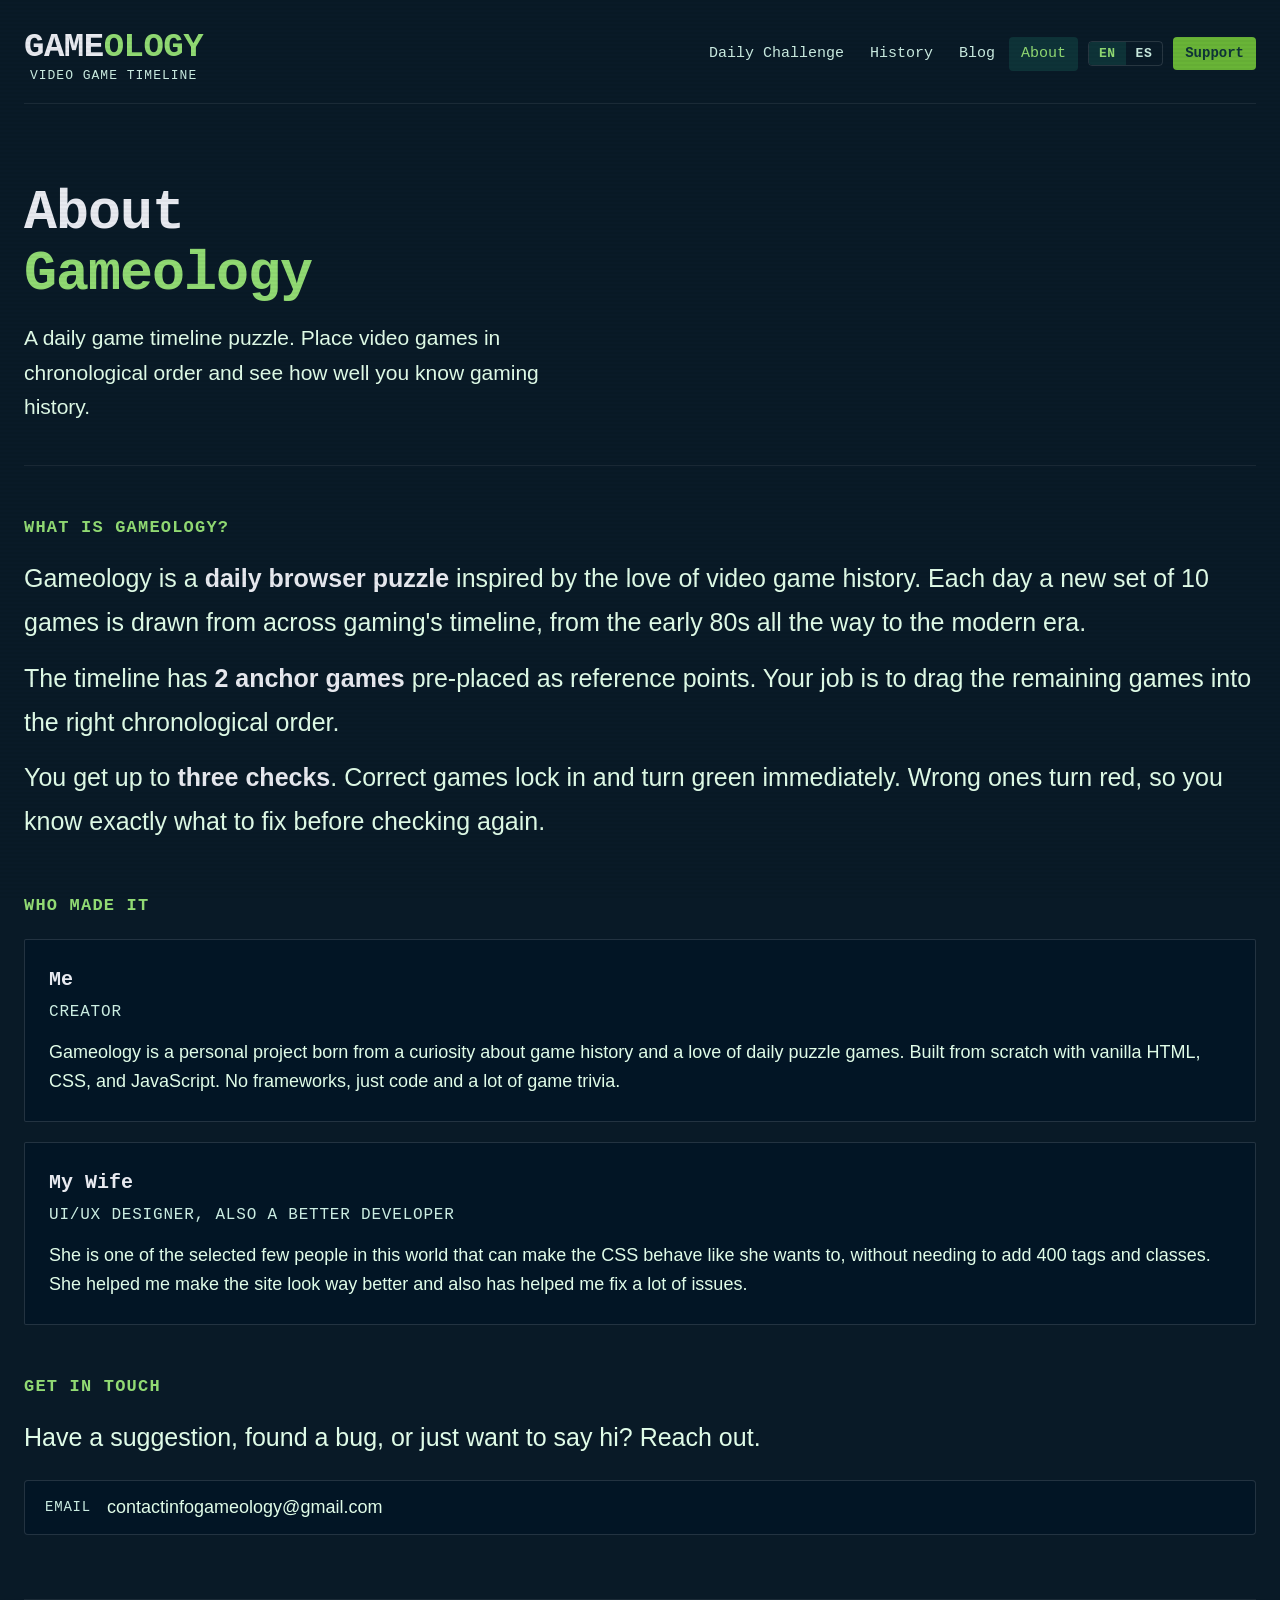
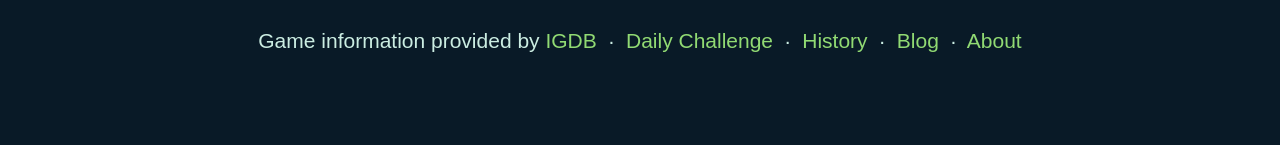
==== commit 06966d85: "Changes to difficulty and added kofi button, also removed emojis" ====
--- a/about.html
+++ b/about.html
@@ -143,35 +143,40 @@
   <!-- HERO -->
   <div class="about-hero">
     <div class="about-hero-title" data-i18n-html="about.hero.title">About<br><span>Gameology</span></div>
-    <p class="about-hero-sub" data-i18n="about.hero.sub">A daily game timeline puzzle — place video games in chronological order and see how well you know gaming history.</p>
+    <p class="about-hero-sub" data-i18n="about.hero.sub">A daily game timeline puzzle. Place video games in chronological order and see how well you know gaming history.</p>
   </div>
 
   <!-- WHAT IS IT -->
   <div class="about-section">
     <h2 data-i18n="about.s1.h">What is Gameology?</h2>
-    <p data-i18n-html="about.s1.p1">Gameology is a <strong>daily browser puzzle</strong> inspired by the love of video game history. Each day a new set of 15 games is drawn from across gaming's timeline — from the early 80s all the way to the modern era.</p>
-    <p data-i18n-html="about.s1.p2">The timeline has <strong>3 anchor games</strong> pre-placed as reference points. Your job is to drag the remaining games into the right chronological order.</p>
-    <p data-i18n-html="about.s1.p3">You get up to <strong>three checks</strong>. Correct games lock in and turn green immediately — wrong ones turn red, so you know exactly what to fix before checking again.</p>
+    <p data-i18n-html="about.s1.p1">Gameology is a <strong>daily browser puzzle</strong> inspired by the love of video game history. Each day a new set of 10 games is drawn from across gaming's timeline, from the early 80s all the way to the modern era.</p>
+    <p data-i18n-html="about.s1.p2">The timeline has <strong>2 anchor games</strong> pre-placed as reference points. Your job is to drag the remaining games into the right chronological order.</p>
+    <p data-i18n-html="about.s1.p3">You get up to <strong>three checks</strong>. Correct games lock in and turn green immediately, wrong ones turn red, so you know exactly what to fix before checking again.</p>
   </div>
 
   <!-- WHO MADE IT -->
   <div class="about-section">
     <h2 data-i18n="about.s2.h">Who made it</h2>
     <div class="about-card">
-      <div class="about-card-name">Max</div>
-      <div class="about-card-role" data-i18n="about.s2.role">Creator &amp; Developer</div>
-      <p data-i18n="about.s2.bio">Gameology is a personal project born from a curiosity about game history and a love of daily puzzle games. Built from scratch with vanilla HTML, CSS, and JavaScript — no frameworks, just code and a lot of game trivia.</p>
+      <div class="about-card-name">Me</div>
+      <div class="about-card-role" data-i18n="about.s2.role">Creator</div>
+      <p data-i18n="about.s2.bio">Gameology is a personal project born from a curiosity about game history and a love of daily puzzle games. Built from scratch with vanilla HTML, CSS, and JavaScript. No frameworks, just code and a lot of game trivia.</p>
+    </div>
+    <div class="about-card">
+      <div class="about-card-name">My Wife</div>
+      <div class="about-card-role" data-i18n="about.s3.role">UI/UX Designer, also a better developer</div>
+      <p data-i18n="about.s3.bio">She is one of the selected few people in this world that can make the CSS behave like she wants to, without needing to add 400 tags and classes. She helped me make the site look way better and also has helped me fix a lot of issues.</p>
     </div>
   </div>
 
   <!-- CONTACT -->
   <div class="about-section">
-    <h2 data-i18n="about.s3.h">Get in touch</h2>
-    <p data-i18n="about.s3.p">Have a suggestion, found a bug, or just want to say hi? Reach out.</p>
+    <h2 data-i18n="about.s4.h">Get in touch</h2>
+    <p data-i18n="about.s4.p">Have a suggestion, found a bug, or just want to say hi? Reach out.</p>
     <div class="contact-links">
-      <a href="mailto:max.andres.rf@gmail.com" class="contact-link">
+      <a href="mailto:contactinfogameology@gmail.com" class="contact-link">
         <span class="contact-link-label">Email</span>
-        max.andres.rf@gmail.com
+        contactinfogameology@gmail.com
       </a>
     </div>
   </div>
--- a/styles.css
+++ b/styles.css
@@ -170,6 +170,28 @@
   background: var(--accent-bg);
 }
 
+/* ── KO-FI NAV BUTTON ── */
+.kofi-nav-btn {
+  display: inline-flex;
+  align-items: center;
+  gap: 4px;
+  font-family: var(--mono);
+  font-size: 14px;
+  font-weight: 700;
+  color: var(--accent-bg);
+  background: var(--accent);
+  text-decoration: none;
+  padding: 5px 12px;
+  border-radius: var(--radius);
+  margin-left: 8px;
+  white-space: nowrap;
+  transition: background 0.15s;
+}
+
+.kofi-nav-btn:hover {
+  background: var(--accent-light);
+}
+
 /* ── SIDEBAR DATE ROW ── */
 .dock-meta-row {
   display: flex;
@@ -233,32 +255,41 @@
   background: var(--accent-bg);
 }
 
-  /* ── HOW TO PLAY (compact pill, lives in dock-meta-row) ── */
-  .how-bar {
-    /* display: inline-flex; */
-    align-items: center;
-    gap: 5px;
-    font-size: 14px;
-    font-family: var(--mono);
-    padding: 3px 10px;
-    border-radius: 4px;
-    border: 1px solid var(--amber);
-    color: var(--amber);
-    background: var(--amber-bg);
-    margin-left: auto;
-    cursor: pointer;
-    user-select: none;
-    transition: background 0.15s, color 0.15s;
-    white-space: nowrap;
-    margin-top: 1rem;
-    width: 100%;
-  }
-  .how-bar:hover { background: var(--amber); color: #1a1209; }
-  .how-bar .how-icon { font-size: 14px; line-height: 1; }
-
-  .how-bar > p{
-    text-align: center;
-  }
+/* ── HOW TO PLAY (compact pill, lives in dock-meta-row) ── */
+.how-bar {
+  /* display: inline-flex; */
+  align-items: center;
+  gap: 5px;
+  font-size: 14px;
+  font-family: var(--mono);
+  padding: 3px 10px;
+  border-radius: 4px;
+  border: 1px solid var(--amber);
+  color: var(--amber);
+  background: var(--amber-bg);
+  margin-left: auto;
+  cursor: pointer;
+  user-select: none;
+  transition: background 0.15s, color 0.15s;
+  white-space: nowrap;
+  margin-top: 1rem;
+  width: 100%;
+}
+
+.how-bar:hover {
+  background: var(--amber);
+  color: #1a1209;
+}
+
+.how-bar .how-icon {
+  font-size: 14px;
+  line-height: 1;
+}
+
+.how-bar>p {
+  text-align: center;
+}
+
 /* Modal overlay */
 .how-overlay {
   position: fixed;
@@ -412,6 +443,12 @@
   -webkit-box-orient: vertical;
   overflow: hidden;
   min-height: 28px;
+}
+
+.pc-platform {
+  font-size: 0.75rem;
+  color: var(--text-muted);
+  margin-top: 2px;
 }
 
 .pool-card .pc-check {
@@ -744,6 +781,8 @@
 
 .tl-card-platform {
   color: var(--text-muted);
+  font-size: 0.825rem; /* same ratio to tl-card-title (1.1rem) as pc-platform is to pc-title */
+  margin-top: 2px;
 }
 
 .tl-card-right {
@@ -755,6 +794,7 @@
 
 .tl-card-year {
   font-family: var(--mono);
+  font-size: 1rem;
 }
 
 .tl-card-year.hidden {
@@ -771,7 +811,6 @@
 
 .tl-card-year.amber {
   color: var(--amber);
-  font-size: 1rem;
 }
 
 .remove-btn {
@@ -1153,13 +1192,13 @@
 .dock-scroll::-webkit-scrollbar-track {
   background: var(--surface2);
   border-radius: 999px;
-      display: none;
+  display: none;
 }
 
 .dock-scroll::-webkit-scrollbar-thumb {
   background: var(--accent);
   border-radius: 999px;
-      display: none;
+  display: none;
 }
 
 .dock-scroll::-webkit-scrollbar-button {
@@ -1210,72 +1249,329 @@
   justify-content: center;
 }
 
-  /* ── MOBILE ── */
-  @media (max-width: 560px) {
-    .stats-row { grid-template-columns: repeat(3, 1fr); gap: 6px; }
-    .stat-val { font-size: 31px; }
-    .site-header { flex-wrap: wrap; gap: 8px; }
-    .actions-row { flex-direction: column; }
-    .btn { width: 100%; text-align: center; }
-    .end-card { padding: 1.25rem; }
-    body.has-sidebar { padding-bottom: 230px; }
-    body.has-sidebar .site-footer { margin-bottom: 300px; }
-    .pool-card { width: 91px; }
-    .pc-cover { height: 91px; }
-
-    /* ── COMPACT MOBILE BOTTOM DOCK ── */
-    .bottom-dock { padding: 6px 0 8px; }
-    .dock-meta-row { margin-bottom: 6px; gap: 4px; }
-    .dock-meta-row .pill { font-size: 11px; padding: 2px 7px; }
-    .dock-header { margin-bottom: 4px; }
-    .dock-label { font-size: 11px; }
-    .dock-count { font-size: 11px; padding: 1px 6px; }
-    .how-bar { padding: 3px 8px; font-size: 11px; gap: 3px; margin-top: 1rem; text-align: center;}
-    .how-bar .how-icon { font-size: 11px; }
-    .dock-arrow { width: 26px; height: 26px; font-size: 18px; }
-    .dock-scroll { padding-bottom: 6px; gap: 6px; }
-    .pc-body { padding: 4px 6px 6px; }
-    .pool-card .pc-title { font-size: 15px; line-height: 1.15; min-height: 0; -webkit-line-clamp: 1; }
-    .pool-card .pc-check { width: 21px; height: 21px; font-size: 20px; }
-
-    /* ── MOBILE VERTICAL TIMELINE CARDS ── */
-    .tl-card {
-      flex-direction: column;
-      align-items: stretch;
-      padding: 0;
-      overflow: hidden;
-    }
-    .tl-card-left {
-      flex-direction: column !important;
-      align-items: stretch !important;
-      gap: 0 !important;
-      flex: 1 !important;
-    }
-    .tl-thumb {
-      width: 50%;
-      height: auto;
-      aspect-ratio: 3 / 4;
-      border-radius: 6px;
-      margin: 0 auto;
-      flex-shrink: 0;
-    }
-    .tl-thumb img {
-      object-fit: cover;
-    }
-    .tl-card-title {
-      white-space: normal;
-      text-align: center;
-      padding: 3px 6px;
-      font-size: 15px;
-      line-height: 1.2;
-    }
-    .tl-card-year { display: none; }
-    .tl-card-right {
-      width: 100%;
-      padding: 0 6px 4px;
-      justify-content: space-between;
-    }
-  }
+.timeline-actions-panel.mobile {
+  display: none;
+}
+
+/* ── MOBILE ── */
+@media (max-width: 560px) {
+  .stats-row {
+    grid-template-columns: repeat(3, 1fr);
+    gap: 6px;
+  }
+
+  .stat-val {
+    font-size: 31px;
+  }
+
+  .site-header {
+    flex-wrap: wrap;
+    gap: 8px;
+  }
+
+  .actions-row {
+    flex-direction: column;
+  }
+
+  .btn {
+    width: 100%;
+    text-align: center;
+  }
+
+  .end-card {
+    padding: 1.25rem;
+  }
+
+  body.has-sidebar {
+    padding-bottom: 230px;
+  }
+
+  body.has-sidebar .site-footer {
+    margin-bottom: 300px;
+  }
+
+  .pool-card {
+    width: 91px;
+  }
+
+  .pc-cover {
+    height: 91px;
+  }
+
+  /* ── COMPACT MOBILE BOTTOM DOCK ── */
+  .bottom-dock {
+    padding: 6px 0 8px;
+  }
+
+  .dock-meta-row {
+    margin-bottom: 6px;
+    gap: 4px;
+  }
+
+  .dock-meta-row .pill {
+    font-size: 11px;
+    padding: 2px 7px;
+  }
+
+  .dock-header {
+    margin-bottom: 4px;
+  }
+
+  .dock-label {
+    font-size: 11px;
+  }
+
+  .dock-count {
+    font-size: 11px;
+    padding: 1px 6px;
+  }
+
+  .how-bar {
+    padding: 3px 8px;
+    font-size: 11px;
+    gap: 3px;
+    margin-top: 1rem;
+    text-align: center;
+  }
+
+  .how-bar .how-icon {
+    font-size: 11px;
+  }
+
+  .dock-arrow {
+    width: 26px;
+    height: 26px;
+    font-size: 18px;
+  }
+
+  .dock-scroll {
+    padding-bottom: 6px;
+    gap: 6px;
+  }
+
+  .pc-body {
+    padding: 4px 6px 6px;
+  }
+
+  .pool-card .pc-title {
+    font-size: 15px;
+    line-height: 1.15;
+    min-height: 0;
+    -webkit-line-clamp: 1;
+  }
+
+  .pool-card .pc-check {
+    width: 21px;
+    height: 21px;
+    font-size: 20px;
+  }
+
+  /* ── MOBILE VERTICAL TIMELINE CARDS ── */
+  .tl-card {
+    flex-direction: column;
+    align-items: stretch;
+    padding: 0;
+    overflow: hidden;
+  }
+
+  .tl-card-left {
+    flex-direction: column !important;
+    align-items: stretch !important;
+    gap: 0 !important;
+    flex: 1 !important;
+  }
+
+  .tl-thumb {
+    width: 50%;
+    height: auto;
+    aspect-ratio: 3 / 4;
+    border-radius: 6px;
+    margin: 0 auto;
+    flex-shrink: 0;
+  }
+
+  .tl-thumb img {
+    object-fit: cover;
+  }
+
+  .tl-card-title {
+    white-space: normal;
+    text-align: center;
+    padding: 3px 6px;
+    font-size: 15px;
+    line-height: 1.2;
+  }
+
+  .tl-card-year {
+    display: none;
+  }
+
+  .tl-card-right {
+    width: 100%;
+    padding: 0 6px 4px;
+    justify-content: space-between;
+  }
+
+  .logo {
+    font-size: 1rem;
+  }
+
+  .logo-wrap {
+    align-items: flex-start;
+  }
+
+  .logo-sub {
+    font-size: .25rem;
+  }
+
+  .site-nav-link.active {
+    padding: .1rem .3rem;
+  }
+
+  .site-nav-link {
+    font-size: .8rem;
+  }
+
+  .kofi-nav-btn {
+    font-size: .75rem;
+    padding: .2rem .5rem;
+    margin-left: 0;
+  }
+
+  .lang-toggle {
+    position: absolute;
+    top: 1rem;
+    right: 1rem;
+  }
+
+  .lang-toggle-btn {
+    font-size: .5rem;
+    padding: .1rem .2rem;
+  }
+
+  .site-header {
+    padding: 1rem 0 .5rem 0;
+    margin-bottom: .5rem;
+  }
+
+  .stat-card {
+    padding: .2rem;
+  }
+
+  .stat-val {
+    font-size: 1.2rem;
+    margin: 0;
+  }
+
+  .stat-lbl {
+    font-size: .6rem;
+    line-height: 1;
+    margin: 0;
+    text-transform: uppercase;
+  }
+
+  .stats-row,
+  .progress-bar-wrap {
+    margin-bottom: .3rem;
+  }
+
+  .timeline-area {
+    padding: .3rem;
+  }
+
+  .timeline-area .section-label {
+    font-size: .6rem;
+    letter-spacing: 0;
+    text-align: center;
+    margin-bottom: .3rem !important;
+  }
+
+  .tl-year-col {
+    position: absolute;
+    top: .3rem;
+    right: .3rem;
+    font-size: 1rem;
+    background-color: var(--bg);
+    padding: .1rem .3rem;
+    border-radius: 4px;
+    border: 1px solid;
+    border-color: #91DA73;
+  }
+
+  .tl-dot.anchor,
+  .tl-spine,
+  .tl-gap-line {
+    display: none;
+  }
+
+  .tl-drop-zone {
+    margin: 0;
+  }
+
+  .page {
+    padding: 0 1rem;
+  }
+
+  .timeline-actions-panel {
+    /* position: fixed;
+    bottom: .6rem;
+    left: 1rem;
+    z-index: 999999999;
+    opacity: 100;
+    width: calc(100% - 2rem); */
+    display: none;
+  }
+
+  .how-bar {
+    position: absolute;
+    top: 0;
+    left: 35%;
+    width: 8rem;
+    margin-top: .5rem;
+    padding: .1rem;
+  }
+
+  .dock-inner {
+    height: fit-content;
+  }
+
+  .timeline-actions-panel.mobile {
+    display: flex;
+  }
+
+  .dock-count,
+  .dock-header {
+    display: inline-block;
+  }
+
+  .dock-count {
+    margin: 0;
+    margin-left: 0rem;
+    width: fit-content;
+  }
+
+  .dock-header {
+    padding: 0 !important;
+    margin: 0;
+  }
+
+  .bottom-dock {
+    backdrop-filter: none;
+    -webkit-backdrop-filter: none;
+    padding: 0;
+  }
+
+  .dock-inner{
+    padding: 1rem;
+  }
+
+  #dock-arrow-right{
+    right: 0;
+    width: 30px;
+    height: 30px;
+  }
+
+}
 
 
 
@@ -1436,9 +1732,13 @@
     flex: none;
   }
 
-  #howto{
-        text-align: center !important;
-  }
+  #howto {
+    text-align: center !important;
+  }
+
+  .timeline-actions-panel.mobile {
+  display: none;
+}
 }
 
 /* ── GAME INFO POPUP ── */
@@ -1524,11 +1824,18 @@
 }
 
 .game-popup-title {
-  padding: 14px 16px 18px;
+  padding: 14px 16px 4px;
   font-size: 25px;
   font-weight: 600;
   color: var(--text);
   line-height: 1.4;
+  text-align: center;
+}
+
+.game-popup-platform {
+  padding: 0 16px 18px;
+  font-size: 0.85rem;
+  color: var(--text-muted);
   text-align: center;
 }
 
